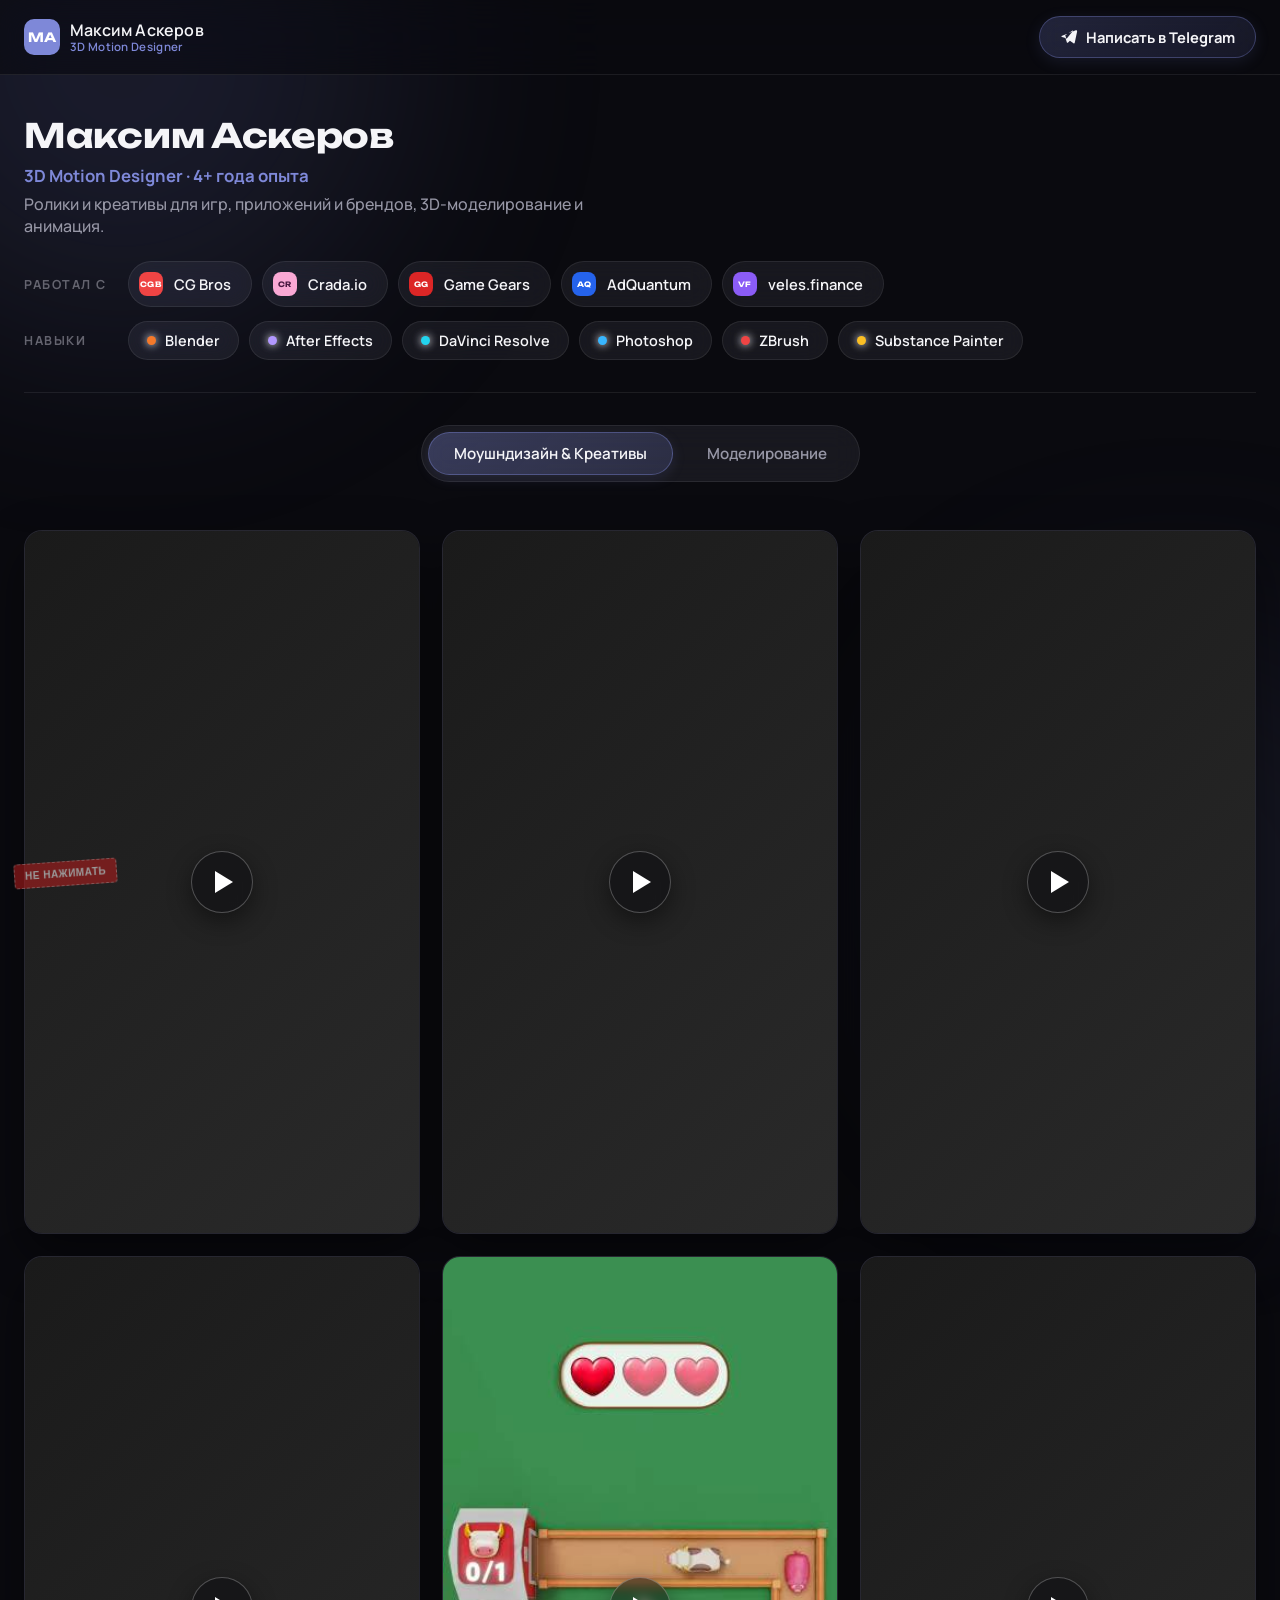
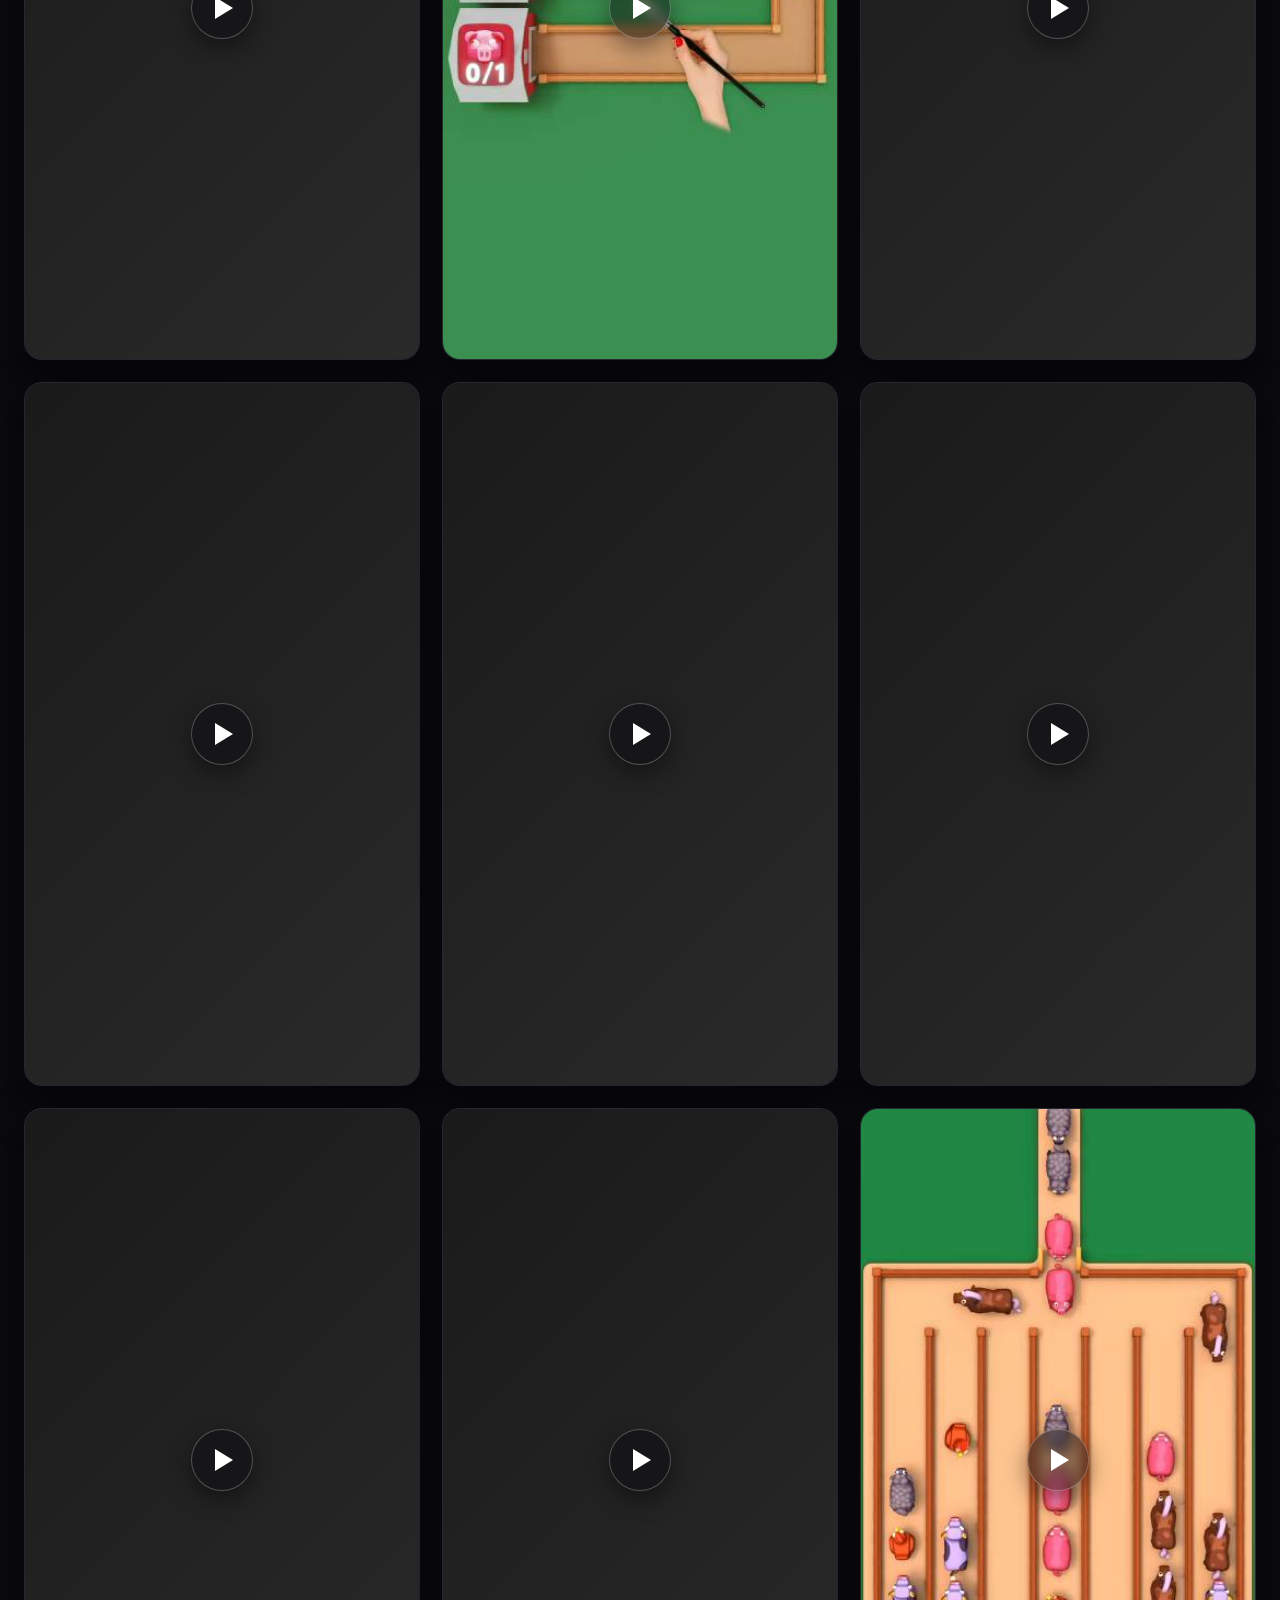
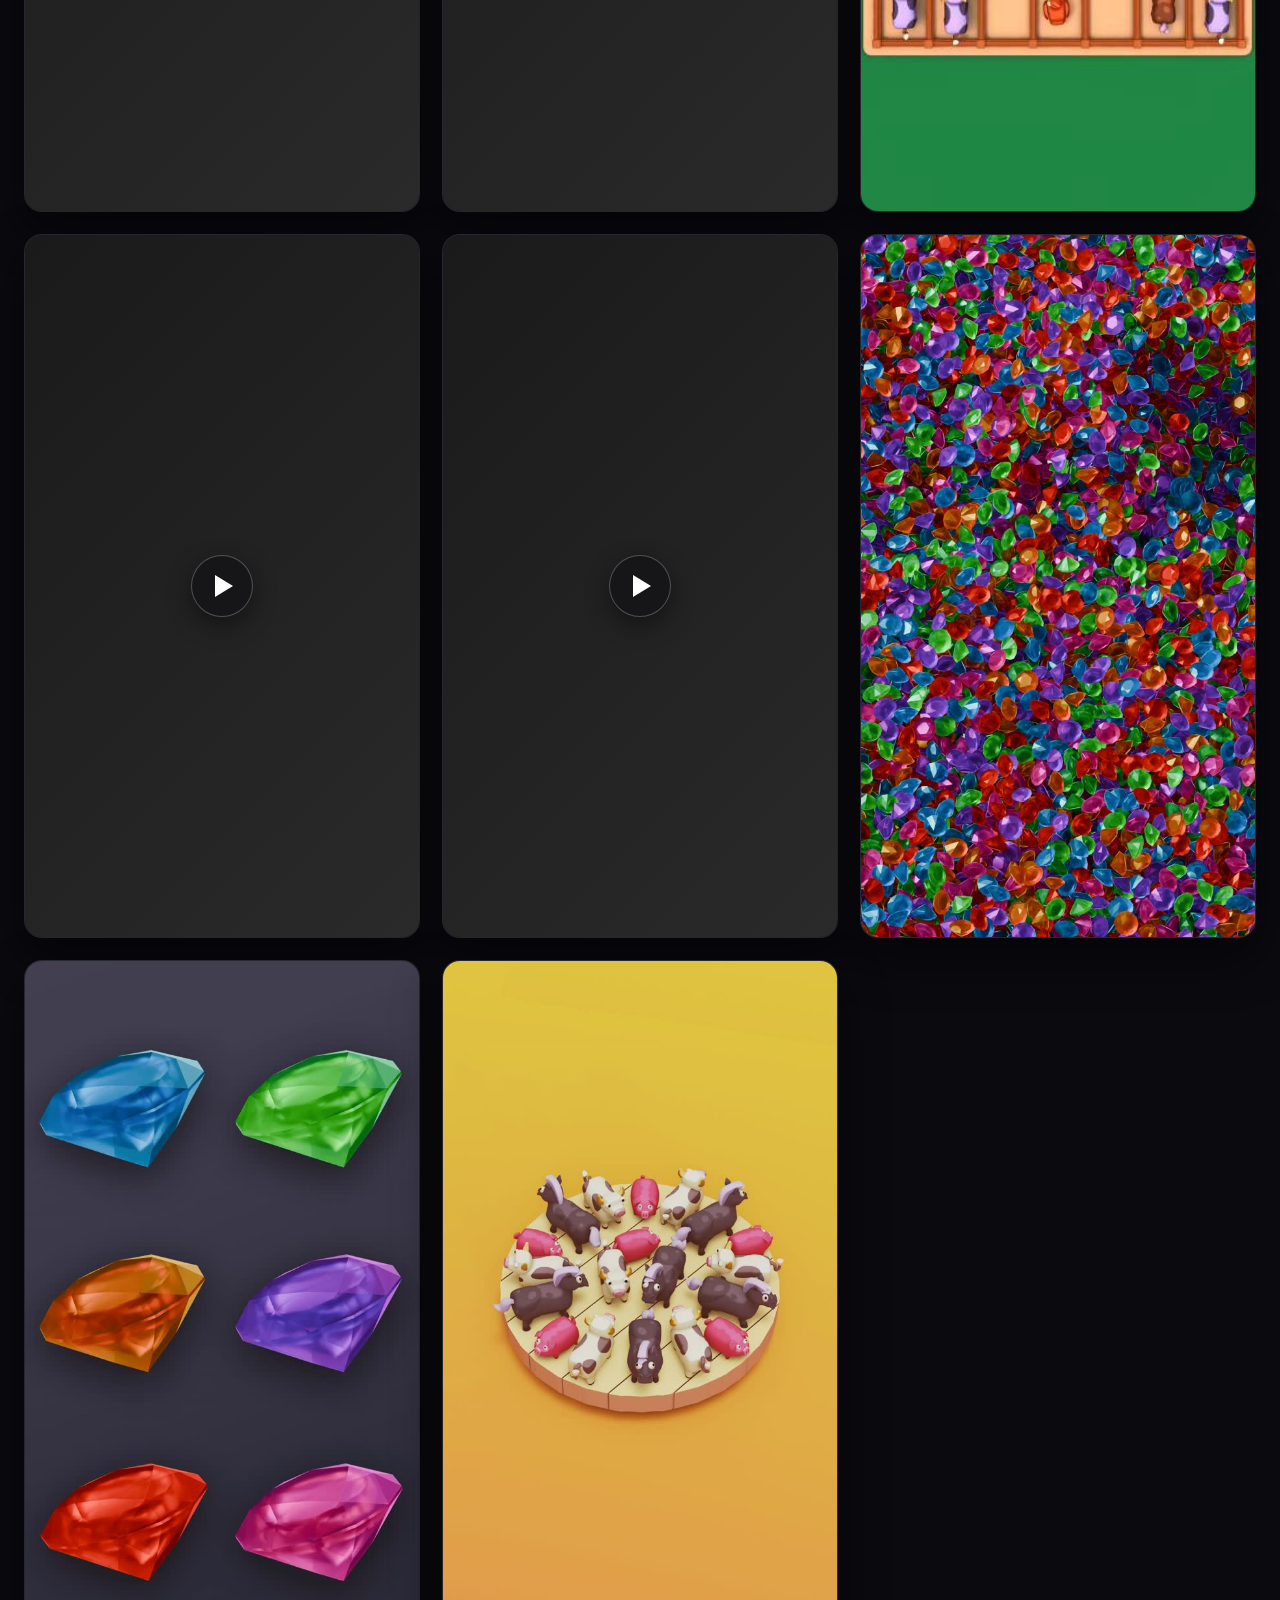
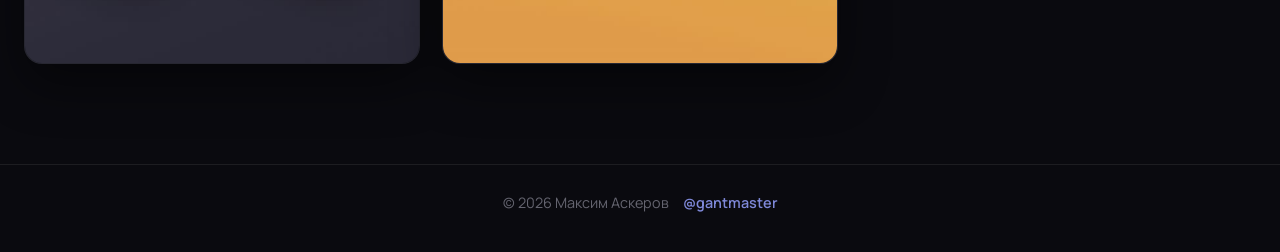
==== index.html @ ef1244d6 "web 1.0 update" ====
<!DOCTYPE html>
<html lang="ru">
<head>
    <meta charset="UTF-8">
    <meta name="viewport" content="width=device-width, initial-scale=1.0">
    <title>Портфолио — Максим Аскеров</title>
    <link rel="icon" type="image/x-icon" href="favicon.ico">
    <link rel="preconnect" href="https://fonts.googleapis.com">
    <link rel="preconnect" href="https://fonts.gstatic.com" crossorigin>
    <link href="https://fonts.googleapis.com/css2?family=Manrope:wght@400;500;600;700;800&family=Unbounded:wght@600;700;800&display=swap" rel="stylesheet">
    <link rel="stylesheet" href="style.css">
</head>
<body oncontextmenu="return false;" onselectstart="return false;" ondragstart="return false;">

    <div class="bg-glow bg-glow-1"></div>
    <div class="bg-glow bg-glow-2"></div>

    <header class="site-header">
        <div class="header-inner">
            <a href="#motion" class="brand">
                <span class="brand-mark">МА</span>
                <span class="brand-text">
                    <span class="brand-name">Максим Аскеров</span>
                    <span class="brand-role">3D Motion Designer</span>
                </span>
            </a>
            <a href="https://t.me/gantmaster" target="_blank" class="contact-btn">
                <svg class="contact-btn-icon" viewBox="0 0 24 24" fill="none" xmlns="http://www.w3.org/2000/svg">
                    <path d="M21.05 3.16 2.87 10.4c-1.24.5-1.23 1.2-.23 1.5l4.65 1.45 1.8 5.5c.22.6.11.83.75.83.5 0 .72-.23 1-.5l2.4-2.33 4.7 3.47c.87.48 1.5.23 1.72-.8l3.1-14.6c.32-1.27-.48-1.84-1.71-1.76Zm-12.1 10.9-.62-.2-1.3-4.2 9.9-6.24c.4-.25.77-.11.47.17L9.1 13.9l-.15.16Z" fill="currentColor"/>
                </svg>
                <span>Написать в Telegram</span>
            </a>
        </div>
    </header>

    <main class="container">

        <section class="intro">
            <h1 class="intro-name">Максим Аскеров</h1>
            <p class="intro-role">3D Motion Designer · 4+ года опыта</p>
            <p class="intro-desc">Ролики и креативы для игр, приложений и брендов, 3D-моделирование и анимация.</p>

            <div class="intro-meta">
                <div class="meta-row">
                    <span class="meta-label">Работал с</span>
                    <div class="company-row">
                        <span class="company-chip"><span class="company-chip-logo" style="background:#ef4444">CGB</span>CG Bros</span>
                        <span class="company-chip"><span class="company-chip-logo" style="background:#f9a8d4;color:#4a1942">CR</span>Crada.io</span>
                        <span class="company-chip"><span class="company-chip-logo" style="background:#dc2626">GG</span>Game Gears</span>
                        <span class="company-chip"><span class="company-chip-logo" style="background:#2563eb">AQ</span>AdQuantum</span>
                        <span class="company-chip"><span class="company-chip-logo" style="background:#8b5cf6">VF</span>veles.finance</span>
                    </div>
                </div>
                <div class="meta-row">
                    <span class="meta-label">Навыки</span>
                    <div class="skill-row">
                        <span class="skill-dot-tag"><span class="skill-dot" style="background:#f5792a"></span>Blender</span>
                        <span class="skill-dot-tag"><span class="skill-dot" style="background:#b298ff"></span>After Effects</span>
                        <span class="skill-dot-tag"><span class="skill-dot" style="background:#22d3ee"></span>DaVinci Resolve</span>
                        <span class="skill-dot-tag"><span class="skill-dot" style="background:#38b6ff"></span>Photoshop</span>
                        <span class="skill-dot-tag"><span class="skill-dot" style="background:#ef4444"></span>ZBrush</span>
                        <span class="skill-dot-tag"><span class="skill-dot" style="background:#fbbf24"></span>Substance Painter</span>
                    </div>
                </div>
            </div>
        </section>

        <nav class="tabs-menu" id="tabsMenu">
            <a href="#motion" class="tab-button active" data-tab="motion">Моушндизайн &amp; Креативы</a>
            <a href="#modeling" class="tab-button" data-tab="modeling">Моделирование</a>
        </nav>

        <div class="video-grid" id="videoGrid">
            <!-- Видео будут добавлены автоматически через JS -->
        </div>

    </main>

    <footer class="site-footer">
        <p>© <span id="year"></span> Максим Аскеров</p>
        <a href="https://t.me/gantmaster" target="_blank" class="footer-link">@gantmaster</a>
    </footer>

    <!-- Модальное окно для полноэкранного просмотра изображений -->
    <div class="image-modal" id="imageModal">
        <div class="image-modal-backdrop"></div>
        <div class="image-modal-content">
            <button class="image-modal-close" id="imageModalClose">&times;</button>
            <img class="image-modal-img" id="imageModalImg" src="" alt="">
        </div>
    </div>

    <a href="web1.html" class="danger-btn" title="серьёзно, не стоит">НЕ НАЖИМАТЬ</a>

    <script src="script.js"></script>
</body>
</html>
---- style.css ----
* {
    margin: 0;
    padding: 0;
    box-sizing: border-box;
}

:root {
    --bg: #0a0a0f;
    --bg-alt: #101018;
    --surface: #15151f;
    --surface-hover: #1c1c28;
    --glass: rgba(255, 255, 255, 0.06);
    --glass-hover: rgba(255, 255, 255, 0.1);
    --border: rgba(255, 255, 255, 0.08);
    --border-strong: rgba(255, 255, 255, 0.16);
    --text: #f5f5f8;
    --text-dim: #9797a6;
    --text-dimmer: #64646f;
    --accent: #7e88d8;
    --accent-rgb: 126, 136, 216;
    --accent-soft: #a3addf;
    --shadow-lg: 0 20px 50px rgba(0, 0, 0, 0.45);
    --radius: 18px;
}

html {
    scroll-behavior: smooth;
}

body {
    font-family: 'Manrope', 'Segoe UI', Arial, sans-serif;
    background: var(--bg);
    color: var(--text);
    user-select: none;
    -webkit-user-select: none;
    -moz-user-select: none;
    -ms-user-select: none;
    min-height: 100vh;
    position: relative;
    overflow-x: hidden;
}

/* Декоративные градиентные пятна фона */
.bg-glow {
    position: fixed;
    border-radius: 50%;
    filter: blur(120px);
    opacity: 0.35;
    z-index: 0;
    pointer-events: none;
}

.bg-glow-1 {
    width: 560px;
    height: 560px;
    top: -220px;
    left: -160px;
    background: var(--accent);
    opacity: 0.14;
}

.bg-glow-2 {
    width: 520px;
    height: 520px;
    bottom: -240px;
    right: -160px;
    background: var(--accent);
    opacity: 0.1;
}

/* ============ HEADER ============ */

.site-header {
    position: sticky;
    top: 0;
    z-index: 100;
    background: rgba(10, 10, 15, 0.65);
    backdrop-filter: blur(20px) saturate(160%);
    -webkit-backdrop-filter: blur(20px) saturate(160%);
    border-bottom: 1px solid var(--border);
}

.header-inner {
    max-width: 1400px;
    margin: 0 auto;
    padding: 16px 24px;
    display: flex;
    align-items: center;
    justify-content: space-between;
    gap: 16px;
}

.brand {
    display: flex;
    align-items: center;
    gap: 10px;
    text-decoration: none;
    color: var(--text);
}

.brand-mark {
    width: 36px;
    height: 36px;
    border-radius: 10px;
    background: var(--accent);
    display: flex;
    align-items: center;
    justify-content: center;
    font-family: 'Unbounded', 'Manrope', sans-serif;
    font-weight: 700;
    font-size: 0.8em;
    color: #fff;
    flex-shrink: 0;
}

.brand-text {
    display: flex;
    flex-direction: column;
    line-height: 1.25;
}

.brand-name {
    font-weight: 600;
    font-size: 1em;
    letter-spacing: 0.2px;
}

.brand-role {
    font-size: 0.72em;
    font-weight: 600;
    color: var(--accent);
    letter-spacing: 0.3px;
}

.contact-btn {
    display: inline-flex;
    align-items: center;
    gap: 8px;
    padding: 10px 20px;
    background: linear-gradient(135deg, rgba(var(--accent-rgb), 0.22), rgba(var(--accent-rgb), 0.12));
    backdrop-filter: blur(12px) saturate(140%);
    -webkit-backdrop-filter: blur(12px) saturate(140%);
    border: 1px solid rgba(var(--accent-rgb), 0.35);
    color: var(--text);
    font-weight: 700;
    font-size: 0.92em;
    text-decoration: none;
    border-radius: 999px;
    white-space: nowrap;
    box-shadow: 0 4px 16px rgba(var(--accent-rgb), 0.12);
    transition: transform 0.25s ease, box-shadow 0.25s ease, background 0.25s ease, border-color 0.25s ease;
}

.contact-btn-icon {
    width: 18px;
    height: 18px;
    flex-shrink: 0;
}

.contact-btn:hover {
    transform: translateY(-2px);
    background: linear-gradient(135deg, rgba(var(--accent-rgb), 0.3), rgba(var(--accent-rgb), 0.18));
    border-color: rgba(var(--accent-rgb), 0.5);
    box-shadow: 0 6px 20px rgba(var(--accent-rgb), 0.18);
}

/* ============ CONTAINER / HERO ============ */

.container {
    max-width: 1400px;
    margin: 0 auto;
    padding: 0 24px 60px;
    position: relative;
    z-index: 1;
}

.intro {
    padding: 40px 0 32px;
    border-bottom: 1px solid var(--border);
    margin-bottom: 32px;
}

.intro-name {
    font-family: 'Unbounded', 'Manrope', sans-serif;
    font-weight: 700;
    font-size: clamp(1.6em, 3.2vw, 2.1em);
    letter-spacing: -0.3px;
}

.intro-role {
    margin-top: 8px;
    font-size: 1.05em;
    font-weight: 700;
    color: var(--accent);
}

.intro-desc {
    margin-top: 6px;
    font-size: 1em;
    color: var(--text-dim);
    font-weight: 500;
    max-width: 640px;
}

.intro-meta {
    margin-top: 24px;
    display: flex;
    flex-direction: column;
    gap: 14px;
}

.meta-row {
    display: flex;
    align-items: center;
    gap: 16px;
    flex-wrap: wrap;
}

.meta-label {
    flex-shrink: 0;
    font-size: 0.78em;
    font-weight: 700;
    letter-spacing: 1.5px;
    text-transform: uppercase;
    color: var(--text-dimmer);
    min-width: 88px;
}

.company-row {
    display: flex;
    flex-wrap: wrap;
    align-items: center;
    gap: 10px;
}

.company-chip {
    display: inline-flex;
    align-items: center;
    gap: 11px;
    padding: 10px 20px 10px 10px;
    background: var(--glass);
    backdrop-filter: blur(12px) saturate(160%);
    -webkit-backdrop-filter: blur(12px) saturate(160%);
    border: 1px solid var(--border);
    border-radius: 999px;
    font-size: 0.92em;
    font-weight: 600;
    color: var(--text);
    transition: transform 0.25s ease, border-color 0.25s ease, background 0.25s ease;
}

.company-chip:hover {
    transform: translateY(-2px);
    border-color: var(--border-strong);
    background: var(--glass-hover);
}

.company-chip-logo {
    width: 24px;
    height: 24px;
    border-radius: 8px;
    background: var(--accent);
    display: flex;
    align-items: center;
    justify-content: center;
    font-family: 'Unbounded', 'Manrope', sans-serif;
    font-weight: 700;
    font-size: 0.5em;
    letter-spacing: 0.1px;
    color: #fff;
    flex-shrink: 0;
}

.skill-row {
    display: flex;
    flex-wrap: wrap;
    gap: 10px;
}

.skill-dot-tag {
    display: inline-flex;
    align-items: center;
    gap: 9px;
    padding: 9px 18px;
    background: var(--glass);
    backdrop-filter: blur(12px) saturate(160%);
    -webkit-backdrop-filter: blur(12px) saturate(160%);
    border: 1px solid var(--border);
    border-radius: 999px;
    font-size: 0.9em;
    font-weight: 600;
    color: var(--text);
    transition: transform 0.25s ease, border-color 0.25s ease, background 0.25s ease;
}

.skill-dot-tag:hover {
    transform: translateY(-2px);
    border-color: var(--border-strong);
    background: var(--glass-hover);
}

.skill-dot {
    width: 9px;
    height: 9px;
    border-radius: 50%;
    flex-shrink: 0;
    box-shadow: 0 0 8px currentColor;
}

/* ============ TABS ============ */

.tabs-menu {
    display: flex;
    justify-content: center;
    gap: 8px;
    margin-bottom: 48px;
    flex-wrap: wrap;
    background: var(--glass);
    backdrop-filter: blur(14px) saturate(160%);
    -webkit-backdrop-filter: blur(14px) saturate(160%);
    border: 1px solid var(--border);
    padding: 6px;
    border-radius: 999px;
    width: fit-content;
    max-width: 100%;
    margin-left: auto;
    margin-right: auto;
}

.tab-button {
    padding: 10px 25px;
    background: transparent;
    border: 1px solid transparent;
    border-radius: 999px;
    color: var(--text-dim);
    font-size: 0.95em;
    font-weight: 600;
    cursor: pointer;
    transition: all 0.3s ease;
    font-family: 'Manrope', sans-serif;
    user-select: none;
    -webkit-user-select: none;
    text-decoration: none;
    display: inline-block;
    white-space: nowrap;
}

.tab-button:hover {
    color: var(--text);
    background: var(--glass-hover);
}

.tab-button.active {
    background: linear-gradient(135deg, rgba(var(--accent-rgb), 0.32), rgba(var(--accent-rgb), 0.2));
    border: 1px solid rgba(var(--accent-rgb), 0.4);
    color: var(--text);
    box-shadow: 0 4px 14px rgba(var(--accent-rgb), 0.14);
}

/* ============ VIDEO GRID ============ */

.video-grid {
    display: grid;
    grid-template-columns: repeat(3, 1fr);
    gap: 22px;
    width: 100%;
}

/* Раздел "Моделирование" — водопад плиток (masonry), как в Pinterest */
.video-grid.square-grid {
    display: block;
    column-count: 3;
    column-gap: 22px;
}

.video-item {
    position: relative;
    width: 100%;
    aspect-ratio: 9 / 16;
    background: var(--surface);
    border: 1px solid var(--border);
    border-radius: var(--radius);
    overflow: hidden;
    box-shadow: var(--shadow-lg);
    transition: transform 0.35s cubic-bezier(0.2, 0.8, 0.2, 1), box-shadow 0.35s ease, border-color 0.35s ease;
    cursor: pointer;
    user-select: none;
    -webkit-user-select: none;
    -moz-user-select: none;
    -ms-user-select: none;
}

.square-grid .video-item {
    aspect-ratio: auto;
    display: block;
    min-height: 160px;
    margin-bottom: 22px;
    break-inside: avoid;
    -webkit-column-break-inside: avoid;
    background: var(--surface);
}

.square-grid .video-item img {
    width: 100%;
    height: auto;
    display: block;
}

.video-item:hover {
    transform: translateY(-6px) scale(1.02);
    box-shadow: 0 24px 55px rgba(var(--accent-rgb), 0.22);
    border-color: var(--border-strong);
}

.video-item::after {
    content: '';
    position: absolute;
    inset: 0;
    z-index: 3;
    pointer-events: none;
    background: linear-gradient(180deg, rgba(0, 0, 0, 0) 55%, rgba(0, 0, 0, 0.45) 100%);
    opacity: 0;
    transition: opacity 0.35s ease;
}

.video-item:hover::after {
    opacity: 1;
}

.video-item video,
.video-item img {
    width: 100%;
    height: 100%;
    object-fit: cover;
    display: block;
    transition: filter 0.3s ease;
    user-select: none;
    -webkit-user-select: none;
    -moz-user-select: none;
    -ms-user-select: none;
    -webkit-user-drag: none;
    -khtml-user-drag: none;
    -moz-user-drag: none;
    -o-user-drag: none;
}

.video-item video {
    position: absolute;
    top: 0;
    left: 0;
}

.video-item img {
    pointer-events: auto;
    cursor: pointer;
}

/* Исключение для превью видео - они не должны быть кликабельными напрямую */
.video-item .video-thumbnail img {
    pointer-events: none;
}

.video-item .video-thumbnail {
    transition: opacity 0.3s ease;
    pointer-events: auto;
    cursor: pointer;
}

.video-item .video-thumbnail img {
    width: 100%;
    height: 100%;
    object-fit: cover;
    display: block;
}

.video-play-icon {
    position: absolute;
    inset: 0;
    z-index: 4;
    display: flex;
    align-items: center;
    justify-content: center;
    pointer-events: none;
    transition: opacity 0.3s ease, visibility 0.3s ease;
}

.video-play-icon.hidden {
    opacity: 0;
    visibility: hidden;
}

.video-play-icon-shape {
    width: 62px;
    height: 62px;
    background: rgba(10, 10, 15, 0.45);
    border: 1px solid rgba(255, 255, 255, 0.25);
    border-radius: 50%;
    display: flex;
    align-items: center;
    justify-content: center;
    backdrop-filter: blur(6px);
    box-shadow: 0 8px 24px rgba(0, 0, 0, 0.45);
    transition: transform 0.3s ease, background 0.3s ease, border-color 0.3s ease;
}

.video-play-icon-shape::after {
    content: '';
    width: 0;
    height: 0;
    border-style: solid;
    border-width: 11px 0 11px 18px;
    border-color: transparent transparent transparent #fff;
    margin-left: 4px;
}

.video-item:hover .video-play-icon-shape {
    transform: scale(1.1);
    background: rgba(255, 255, 255, 0.18);
    border-color: rgba(var(--accent-rgb), 0.55);
}

/* Индикатор загрузки */
.media-loader {
    position: absolute;
    top: 50%;
    left: 50%;
    transform: translate(-50%, -50%);
    z-index: 10;
    display: flex;
    align-items: center;
    justify-content: center;
    opacity: 1;
    visibility: visible;
    transition: opacity 0.3s ease, visibility 0.3s ease;
}

.media-loader.hidden {
    opacity: 0;
    visibility: hidden;
}

.media-loader-spinner {
    width: 42px;
    height: 42px;
    border: 3px solid rgba(255, 255, 255, 0.1);
    border-top-color: var(--accent);
    border-radius: 50%;
    animation: spin 0.9s linear infinite;
}

@keyframes spin {
    to {
        transform: rotate(360deg);
    }
}

.video-item:hover video,
.video-item:hover img {
    filter: brightness(1.08);
}

/* ============ FOOTER ============ */

.site-footer {
    position: relative;
    z-index: 1;
    max-width: 1400px;
    margin: 40px auto 0;
    padding: 28px 24px 40px;
    display: flex;
    align-items: center;
    justify-content: center;
    gap: 14px;
    color: var(--text-dimmer);
    font-size: 0.9em;
    border-top: 1px solid var(--border);
    flex-wrap: wrap;
}

.footer-link {
    color: var(--accent);
    text-decoration: none;
    font-weight: 600;
    transition: color 0.3s ease;
}

.footer-link:hover {
    color: #409cff;
}

@media (max-width: 1024px) {
    .video-grid {
        grid-template-columns: repeat(2, 1fr);
    }

    .video-grid.square-grid {
        column-count: 2;
    }
}

/* Модальное окно для полноэкранного просмотра изображений */
.image-modal {
    position: fixed;
    top: 0;
    left: 0;
    width: 100%;
    height: 100%;
    z-index: 10000;
    display: flex;
    align-items: center;
    justify-content: center;
    opacity: 0;
    visibility: hidden;
    transition: opacity 0.3s ease, visibility 0.3s ease;
}

.image-modal.active {
    opacity: 1;
    visibility: visible;
}

.image-modal-backdrop {
    position: absolute;
    top: 0;
    left: 0;
    width: 100%;
    height: 100%;
    background: rgba(5, 5, 8, 0.88);
    backdrop-filter: blur(6px);
    cursor: pointer;
}

.image-modal-content {
    position: relative;
    z-index: 10001;
    max-width: 90%;
    max-height: 90%;
    display: inline-flex;
    align-items: center;
    justify-content: center;
}

.image-modal-img {
    max-width: 100%;
    max-height: 90vh;
    object-fit: contain;
    border-radius: 14px;
    box-shadow: 0 20px 60px rgba(0, 0, 0, 0.8);
    user-select: none;
    -webkit-user-select: none;
    -webkit-user-drag: none;
}

.image-modal-close {
    position: absolute;
    top: 14px;
    right: 14px;
    background: rgba(255, 255, 255, 0.12);
    border: 1px solid var(--border-strong);
    border-radius: 50%;
    width: 40px;
    height: 40px;
    color: #fff;
    font-size: 28px;
    line-height: 1;
    cursor: pointer;
    display: flex;
    align-items: center;
    justify-content: center;
    transition: all 0.3s ease;
    z-index: 10002;
    backdrop-filter: blur(10px);
    box-shadow: 0 4px 16px rgba(0, 0, 0, 0.5);
}

.image-modal-close:hover {
    background: rgba(var(--accent-rgb), 0.25);
    border-color: rgba(var(--accent-rgb), 0.5);
    color: var(--text);
    transform: rotate(90deg);
}

@media (max-width: 640px) {
    .header-inner {
        padding: 14px 16px;
    }

    .brand-name {
        display: none;
    }

    .contact-btn span:last-child {
        display: none;
    }

    .contact-btn {
        padding: 10px 14px;
    }

    .intro {
        padding: 28px 0 24px;
        margin-bottom: 24px;
    }

    .meta-row {
        flex-direction: column;
        align-items: flex-start;
        gap: 8px;
    }

    .company-chip,
    .skill-dot-tag {
        font-size: 0.85em;
        padding-top: 7px;
        padding-bottom: 7px;
    }

    .video-grid {
        grid-template-columns: 1fr;
    }

    .video-grid.square-grid {
        column-count: 1;
    }

    /* На мобильном стеклянная капсула превращается в подчёркнутые вкладки —
       так яснее видно, что это интерактивная навигация, и она не "слипается" при переносе строк */
    .tabs-menu {
        justify-content: center;
        gap: 24px;
        background: none;
        backdrop-filter: none;
        -webkit-backdrop-filter: none;
        border: none;
        border-bottom: 1px solid var(--border);
        padding: 0;
        border-radius: 0;
        width: 100%;
    }

    .tab-button {
        position: relative;
        top: 1px;
        padding: 4px 2px 14px;
        background: transparent;
        border: none;
        border-bottom: 2px solid transparent;
        border-radius: 0;
        font-size: 0.92em;
        font-weight: 700;
    }

    .tab-button:hover {
        background: transparent;
    }

    .tab-button.active {
        background: transparent;
        border: none;
        border-bottom: 2px solid var(--accent);
        box-shadow: none;
    }

    .image-modal-close {
        top: 10px;
        right: 10px;
        width: 35px;
        height: 35px;
        font-size: 24px;
    }

    .image-modal-content {
        max-width: 95%;
        max-height: 95%;
    }
}

/* ============ ПАСХАЛКА ============ */

.danger-btn {
    position: fixed;
    left: 14px;
    bottom: 14px;
    z-index: 50;
    background: #b91c1c;
    color: #fff;
    font-family: Arial, sans-serif;
    font-size: 10px;
    font-weight: 700;
    letter-spacing: 0.5px;
    text-decoration: none;
    text-transform: uppercase;
    padding: 6px 10px;
    border: 1px dashed rgba(255, 255, 255, 0.5);
    border-radius: 4px;
    transform: rotate(-4deg);
    opacity: 0.55;
    transition: transform 0.25s ease, opacity 0.25s ease, background 0.25s ease;
}

.danger-btn:hover {
    transform: rotate(0deg) scale(1.08);
    opacity: 1;
    background: #dc2626;
}

@media (max-width: 640px) {
    .danger-btn {
        left: 10px;
        bottom: 10px;
        font-size: 9px;
        padding: 5px 8px;
    }
}
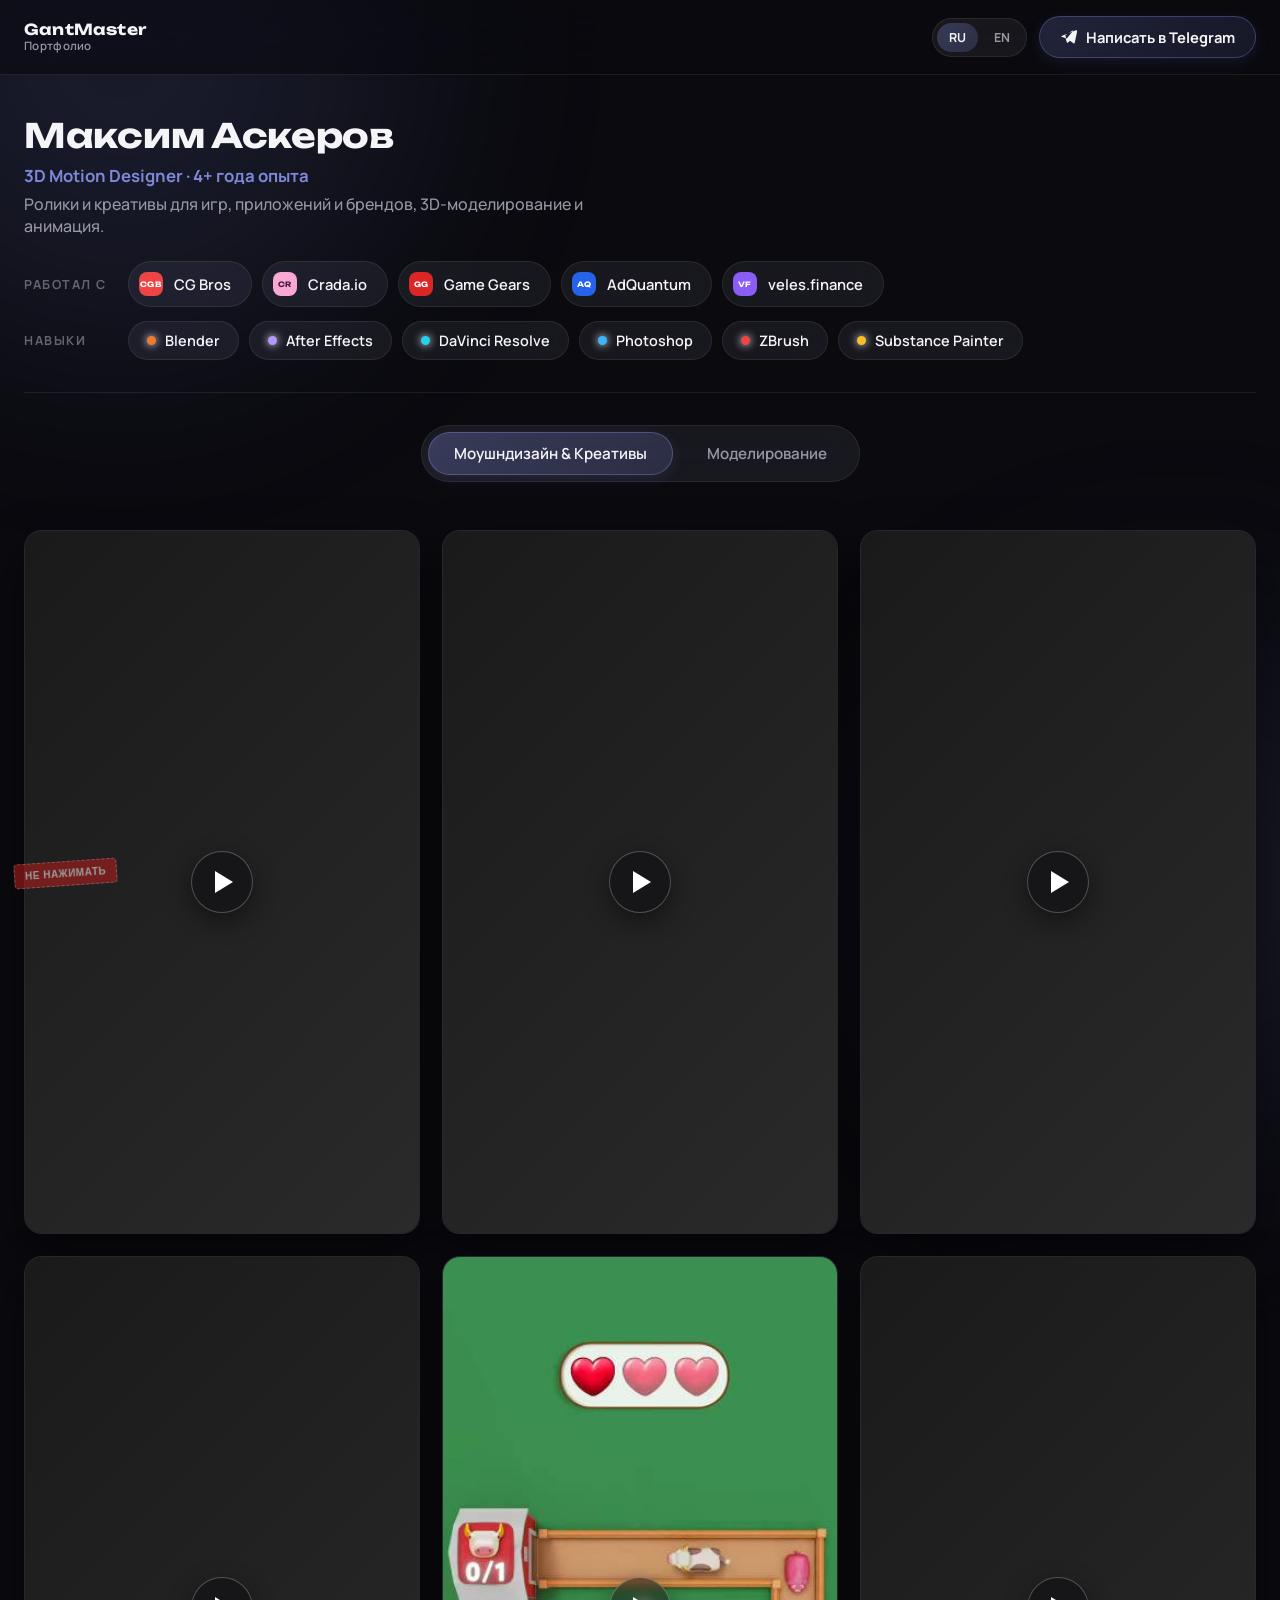
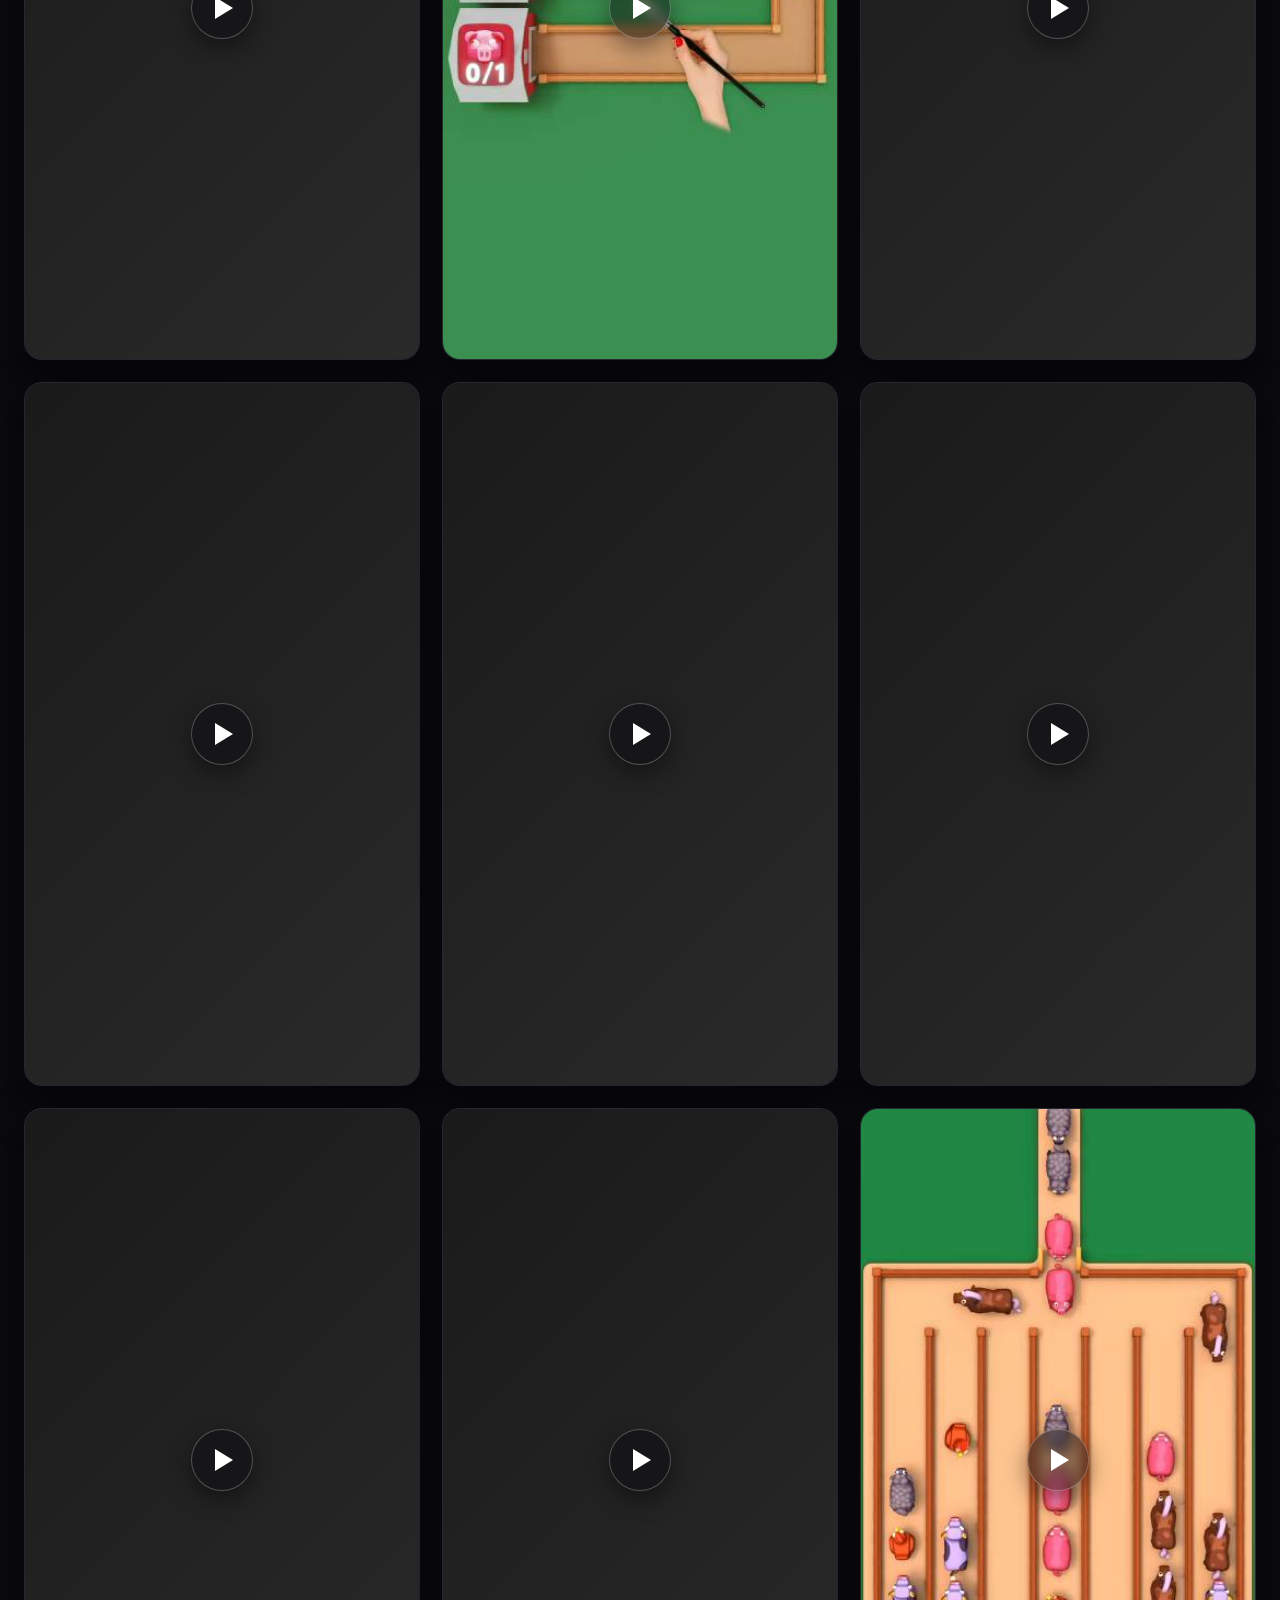
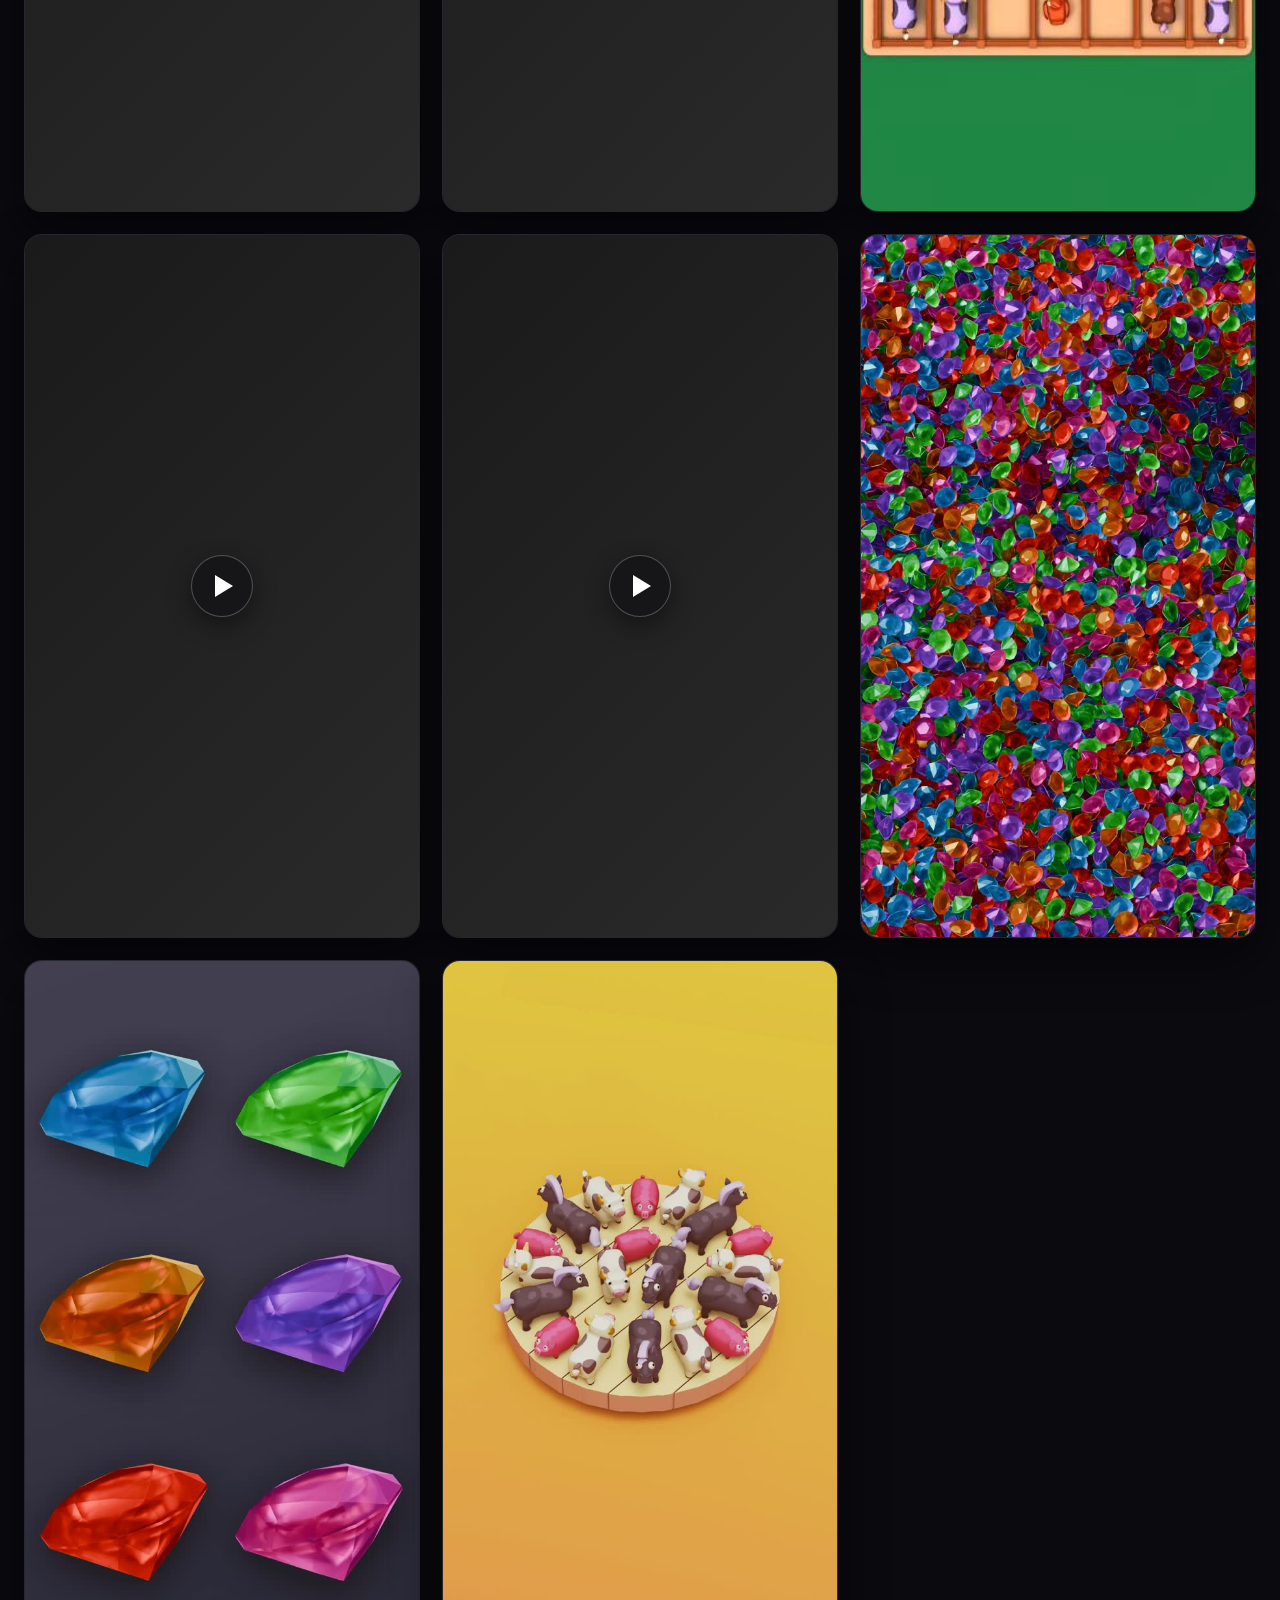
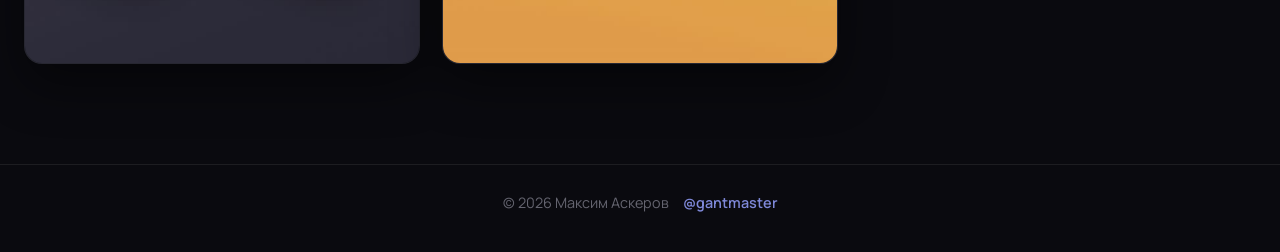
==== commit 9d0729b2: "en locale" ====
--- a/index.html
+++ b/index.html
@@ -3,7 +3,7 @@
 <head>
     <meta charset="UTF-8">
     <meta name="viewport" content="width=device-width, initial-scale=1.0">
-    <title>Портфолио — Максим Аскеров</title>
+    <title data-ru="Портфолио — Максим Аскеров" data-en="Portfolio — Maxim Askerov">Портфолио — Максим Аскеров</title>
     <link rel="icon" type="image/x-icon" href="favicon.ico">
     <link rel="preconnect" href="https://fonts.googleapis.com">
     <link rel="preconnect" href="https://fonts.gstatic.com" crossorigin>
@@ -18,31 +18,34 @@
     <header class="site-header">
         <div class="header-inner">
             <a href="#motion" class="brand">
-                <span class="brand-mark">МА</span>
-                <span class="brand-text">
-                    <span class="brand-name">Максим Аскеров</span>
-                    <span class="brand-role">3D Motion Designer</span>
-                </span>
+                <span class="brand-name">GantMaster</span>
+                <span class="brand-suffix" data-ru="Портфолио" data-en="Portfolio">Портфолио</span>
             </a>
-            <a href="https://t.me/gantmaster" target="_blank" class="contact-btn">
-                <svg class="contact-btn-icon" viewBox="0 0 24 24" fill="none" xmlns="http://www.w3.org/2000/svg">
-                    <path d="M21.05 3.16 2.87 10.4c-1.24.5-1.23 1.2-.23 1.5l4.65 1.45 1.8 5.5c.22.6.11.83.75.83.5 0 .72-.23 1-.5l2.4-2.33 4.7 3.47c.87.48 1.5.23 1.72-.8l3.1-14.6c.32-1.27-.48-1.84-1.71-1.76Zm-12.1 10.9-.62-.2-1.3-4.2 9.9-6.24c.4-.25.77-.11.47.17L9.1 13.9l-.15.16Z" fill="currentColor"/>
-                </svg>
-                <span>Написать в Telegram</span>
-            </a>
+            <div class="header-actions">
+                <div class="lang-switch">
+                    <button type="button" data-lang="ru">RU</button>
+                    <button type="button" data-lang="en">EN</button>
+                </div>
+                <a href="https://t.me/gantmaster" target="_blank" class="contact-btn">
+                    <svg class="contact-btn-icon" viewBox="0 0 24 24" fill="none" xmlns="http://www.w3.org/2000/svg">
+                        <path d="M21.05 3.16 2.87 10.4c-1.24.5-1.23 1.2-.23 1.5l4.65 1.45 1.8 5.5c.22.6.11.83.75.83.5 0 .72-.23 1-.5l2.4-2.33 4.7 3.47c.87.48 1.5.23 1.72-.8l3.1-14.6c.32-1.27-.48-1.84-1.71-1.76Zm-12.1 10.9-.62-.2-1.3-4.2 9.9-6.24c.4-.25.77-.11.47.17L9.1 13.9l-.15.16Z" fill="currentColor"/>
+                    </svg>
+                    <span data-ru="Написать в Telegram" data-en="Message me on Telegram">Написать в Telegram</span>
+                </a>
+            </div>
         </div>
     </header>
 
     <main class="container">
 
         <section class="intro">
-            <h1 class="intro-name">Максим Аскеров</h1>
-            <p class="intro-role">3D Motion Designer · 4+ года опыта</p>
-            <p class="intro-desc">Ролики и креативы для игр, приложений и брендов, 3D-моделирование и анимация.</p>
+            <h1 class="intro-name" data-ru="Максим Аскеров" data-en="Maxim Askerov">Максим Аскеров</h1>
+            <p class="intro-role" data-ru="3D Motion Designer · 4+ года опыта" data-en="3D Motion Designer · 4+ years of experience">3D Motion Designer · 4+ года опыта</p>
+            <p class="intro-desc" data-ru="Ролики и креативы для игр, приложений и брендов, 3D-моделирование и анимация." data-en="Videos and creatives for games, apps and brands, 3D modeling and animation.">Ролики и креативы для игр, приложений и брендов, 3D-моделирование и анимация.</p>
 
             <div class="intro-meta">
                 <div class="meta-row">
-                    <span class="meta-label">Работал с</span>
+                    <span class="meta-label" data-ru="Работал с" data-en="Worked with">Работал с</span>
                     <div class="company-row">
                         <span class="company-chip"><span class="company-chip-logo" style="background:#ef4444">CGB</span>CG Bros</span>
                         <span class="company-chip"><span class="company-chip-logo" style="background:#f9a8d4;color:#4a1942">CR</span>Crada.io</span>
@@ -52,7 +55,7 @@
                     </div>
                 </div>
                 <div class="meta-row">
-                    <span class="meta-label">Навыки</span>
+                    <span class="meta-label" data-ru="Навыки" data-en="Skills">Навыки</span>
                     <div class="skill-row">
                         <span class="skill-dot-tag"><span class="skill-dot" style="background:#f5792a"></span>Blender</span>
                         <span class="skill-dot-tag"><span class="skill-dot" style="background:#b298ff"></span>After Effects</span>
@@ -66,8 +69,8 @@
         </section>
 
         <nav class="tabs-menu" id="tabsMenu">
-            <a href="#motion" class="tab-button active" data-tab="motion">Моушндизайн &amp; Креативы</a>
-            <a href="#modeling" class="tab-button" data-tab="modeling">Моделирование</a>
+            <a href="#motion" class="tab-button active" data-tab="motion" data-ru="Моушндизайн &amp; Креативы" data-en="Motion Design &amp; Creatives" data-i18n-html>Моушндизайн &amp; Креативы</a>
+            <a href="#modeling" class="tab-button" data-tab="modeling" data-ru="Моделирование" data-en="3D Modeling">Моделирование</a>
         </nav>
 
         <div class="video-grid" id="videoGrid">
@@ -77,7 +80,7 @@
     </main>
 
     <footer class="site-footer">
-        <p>© <span id="year"></span> Максим Аскеров</p>
+        <p>© <span id="year"></span> <span data-ru="Максим Аскеров" data-en="Maxim Askerov">Максим Аскеров</span></p>
         <a href="https://t.me/gantmaster" target="_blank" class="footer-link">@gantmaster</a>
     </footer>
 
@@ -90,7 +93,7 @@
         </div>
     </div>
 
-    <a href="web1.html" class="danger-btn" title="серьёзно, не стоит">НЕ НАЖИМАТЬ</a>
+    <a href="web1.html" class="danger-btn" title="серьёзно, не стоит" data-ru="НЕ НАЖИМАТЬ" data-en="DO NOT CLICK" data-ru-title="серьёзно, не стоит" data-en-title="seriously, don't">НЕ НАЖИМАТЬ</a>
 
     <script src="script.js"></script>
 </body>
--- a/style.css
+++ b/style.css
@@ -92,44 +92,68 @@
 
 .brand {
     display: flex;
-    align-items: center;
-    gap: 10px;
+    flex-direction: column;
+    line-height: 1.3;
     text-decoration: none;
-    color: var(--text);
-}
-
-.brand-mark {
-    width: 36px;
-    height: 36px;
-    border-radius: 10px;
-    background: var(--accent);
-    display: flex;
-    align-items: center;
-    justify-content: center;
+    transition: color 0.25s ease;
+}
+
+.brand-name {
     font-family: 'Unbounded', 'Manrope', sans-serif;
     font-weight: 700;
-    font-size: 0.8em;
-    color: #fff;
-    flex-shrink: 0;
-}
-
-.brand-text {
-    display: flex;
-    flex-direction: column;
-    line-height: 1.25;
-}
-
-.brand-name {
-    font-weight: 600;
-    font-size: 1em;
+    font-size: 0.95em;
     letter-spacing: 0.2px;
-}
-
-.brand-role {
+    color: var(--text);
+}
+
+.brand:hover .brand-name {
+    color: var(--accent);
+}
+
+.brand-suffix {
     font-size: 0.72em;
     font-weight: 600;
-    color: var(--accent);
+    color: var(--text-dim);
     letter-spacing: 0.3px;
+}
+
+.header-actions {
+    display: flex;
+    align-items: center;
+    gap: 12px;
+}
+
+.lang-switch {
+    display: flex;
+    gap: 4px;
+    background: var(--glass);
+    border: 1px solid var(--border);
+    border-radius: 999px;
+    padding: 4px;
+    flex-shrink: 0;
+}
+
+.lang-switch button {
+    border: none;
+    background: transparent;
+    color: var(--text-dim);
+    font-family: 'Manrope', sans-serif;
+    font-weight: 700;
+    font-size: 0.78em;
+    padding: 6px 12px;
+    border-radius: 999px;
+    cursor: pointer;
+    transition: all 0.25s ease;
+}
+
+.lang-switch button:hover {
+    color: var(--text);
+    background: var(--glass-hover);
+}
+
+.lang-switch button.active {
+    background: linear-gradient(135deg, rgba(var(--accent-rgb), 0.32), rgba(var(--accent-rgb), 0.2));
+    color: var(--text);
 }
 
 .contact-btn {
@@ -685,16 +709,20 @@
         padding: 14px 16px;
     }
 
-    .brand-name {
-        display: none;
-    }
-
     .contact-btn span:last-child {
         display: none;
     }
 
     .contact-btn {
         padding: 10px 14px;
+    }
+
+    .header-actions {
+        gap: 8px;
+    }
+
+    .lang-switch button {
+        padding: 6px 9px;
     }
 
     .intro {
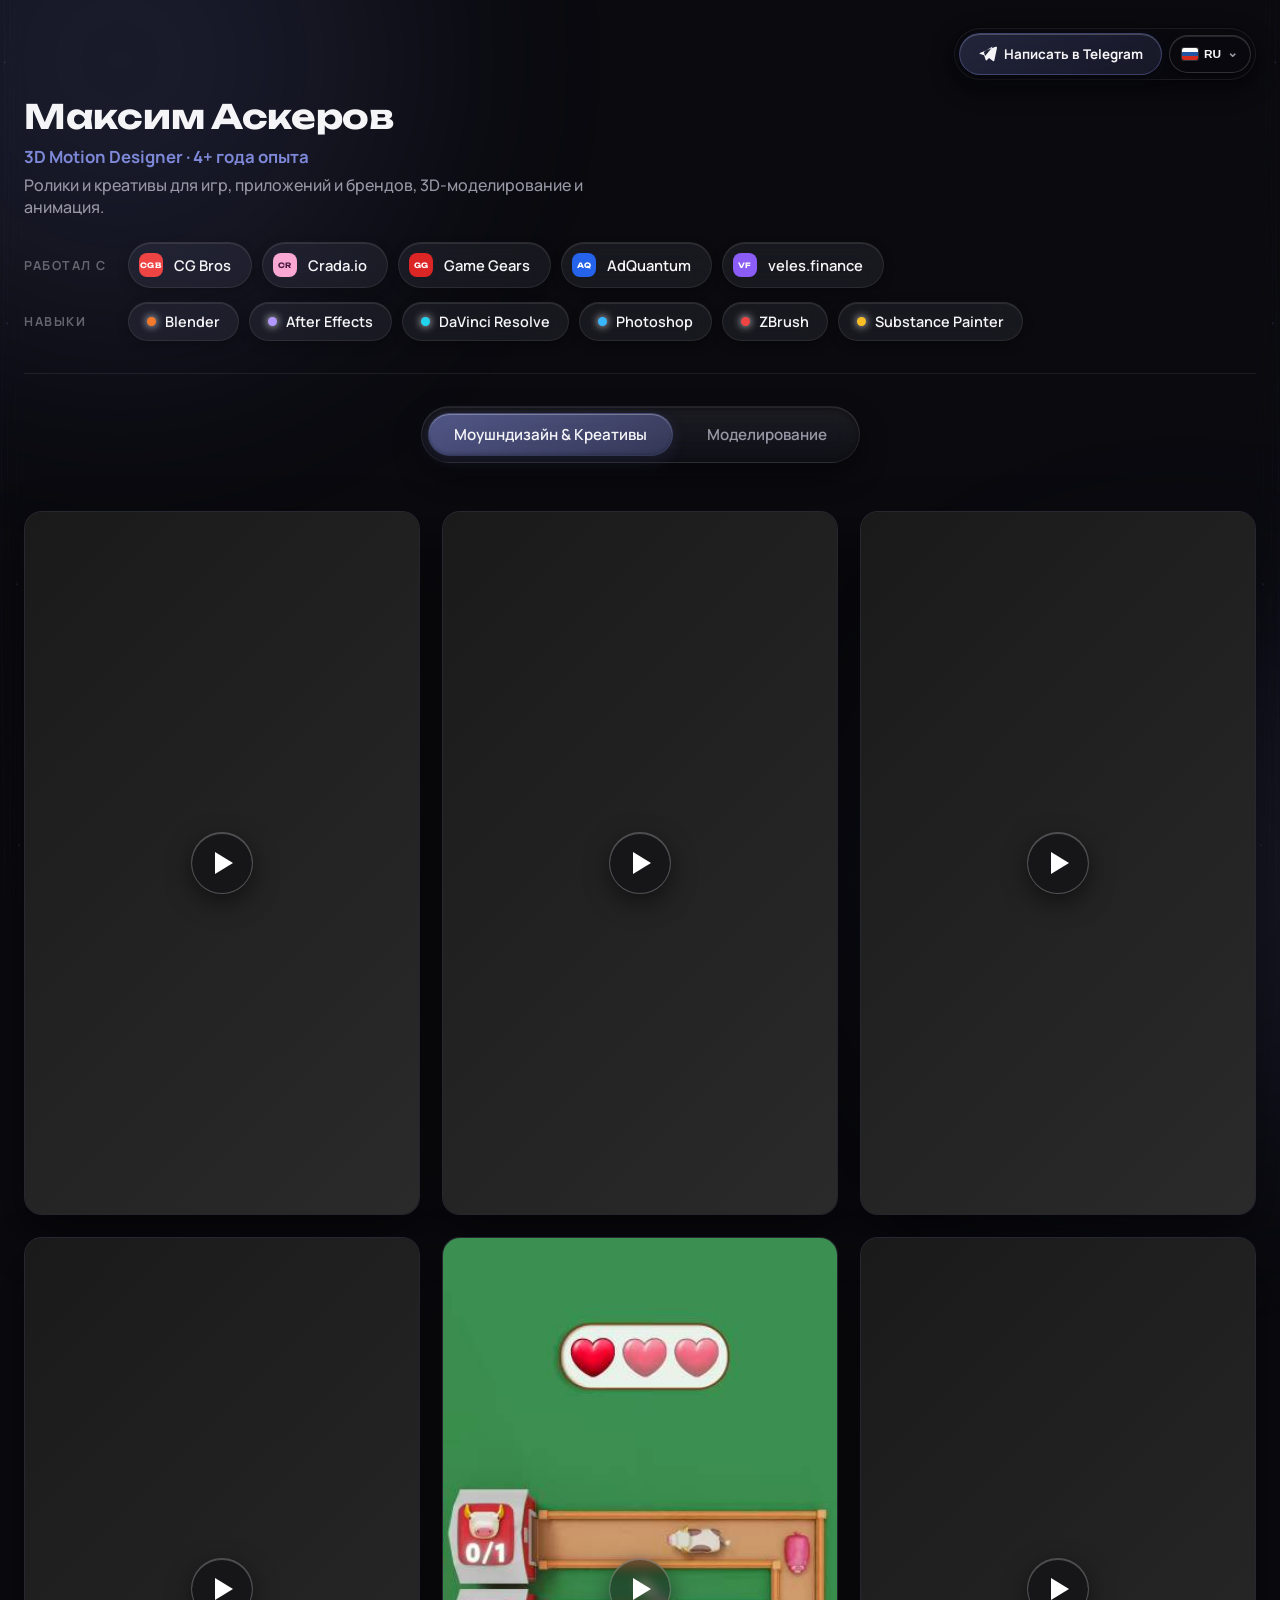
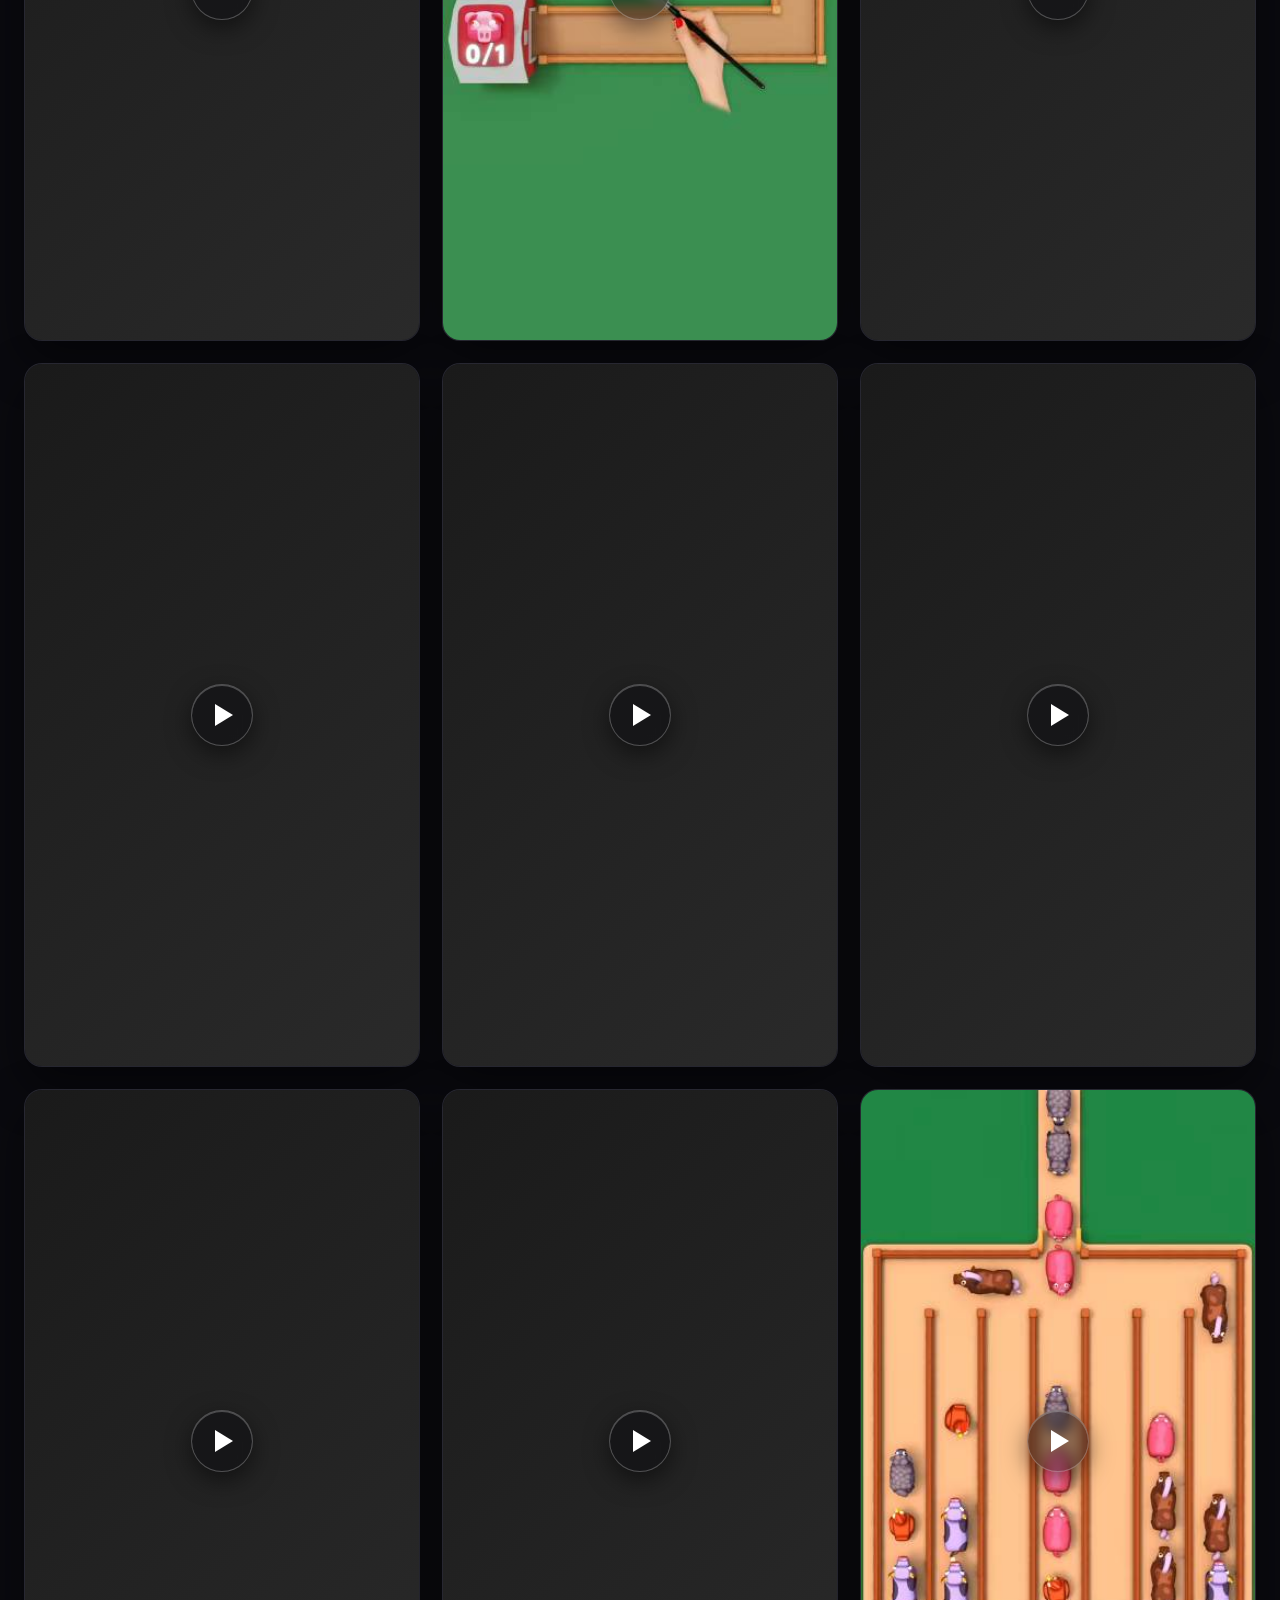
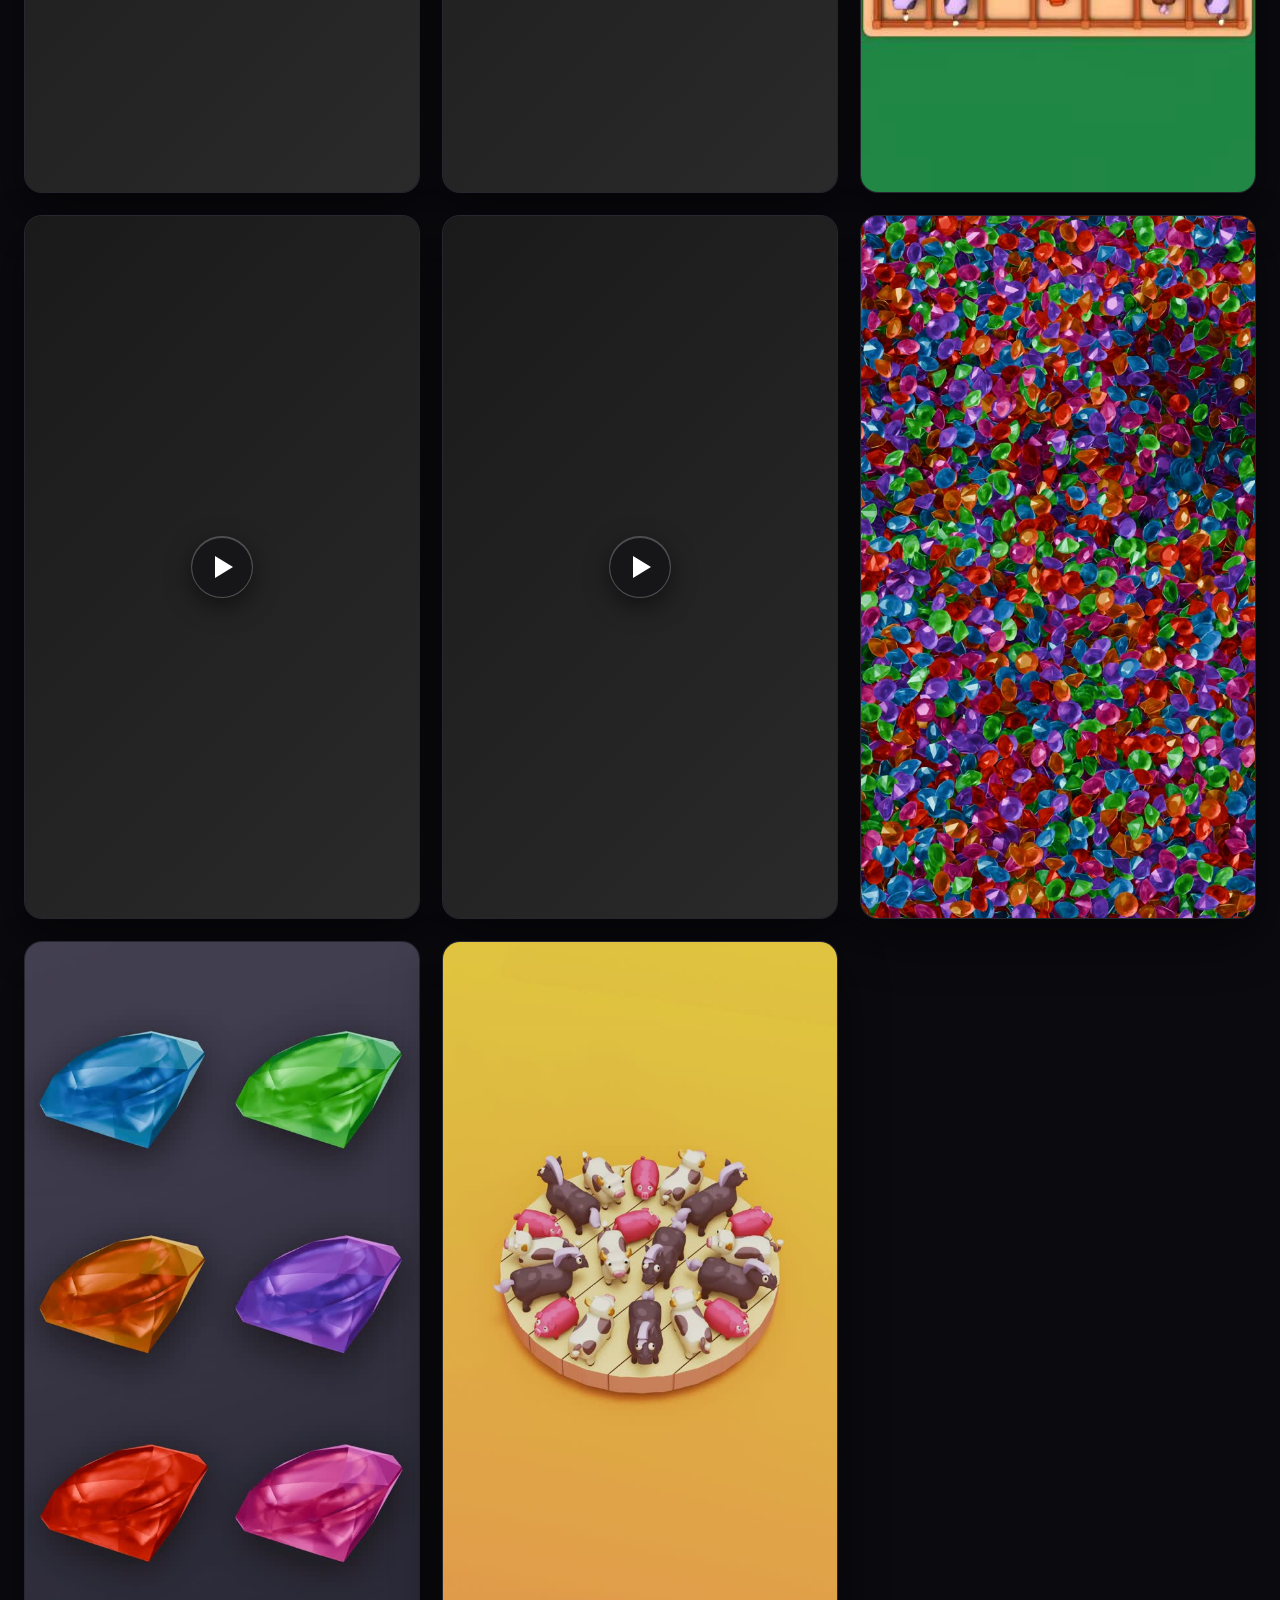
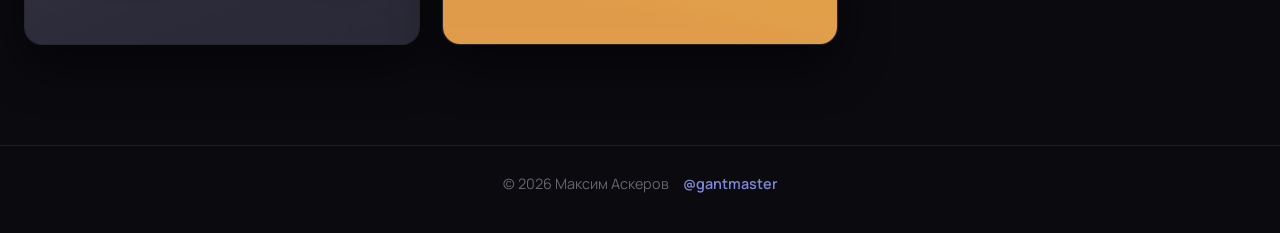
==== commit 62b8f745: "feat: refresh portfolio UI and interactive background Remove the retired web1 page and its assets." ====
--- a/index.html
+++ b/index.html
@@ -3,7 +3,7 @@
 <head>
     <meta charset="UTF-8">
     <meta name="viewport" content="width=device-width, initial-scale=1.0">
-    <title data-ru="Портфолио — Максим Аскеров" data-en="Portfolio — Maxim Askerov">Портфолио — Максим Аскеров</title>
+    <title data-i18n="pageTitle">Портфолио — Максим Аскеров</title>
     <link rel="icon" type="image/x-icon" href="favicon.ico">
     <link rel="preconnect" href="https://fonts.googleapis.com">
     <link rel="preconnect" href="https://fonts.gstatic.com" crossorigin>
@@ -14,24 +14,43 @@
 
     <div class="bg-glow bg-glow-1"></div>
     <div class="bg-glow bg-glow-2"></div>
+    <canvas class="procedural-background" id="procedural-bg" aria-hidden="true"></canvas>
 
+    <div class="header-sentinel" aria-hidden="true"></div>
     <header class="site-header">
         <div class="header-inner">
-            <a href="#motion" class="brand">
+            <div class="brand mobile-brand" aria-label="GantMaster Portfolio">
                 <span class="brand-name">GantMaster</span>
-                <span class="brand-suffix" data-ru="Портфолио" data-en="Portfolio">Портфолио</span>
-            </a>
+                <span class="brand-suffix">Portfolio</span>
+            </div>
             <div class="header-actions">
-                <div class="lang-switch">
-                    <button type="button" data-lang="ru">RU</button>
-                    <button type="button" data-lang="en">EN</button>
-                </div>
                 <a href="https://t.me/gantmaster" target="_blank" class="contact-btn">
                     <svg class="contact-btn-icon" viewBox="0 0 24 24" fill="none" xmlns="http://www.w3.org/2000/svg">
                         <path d="M21.05 3.16 2.87 10.4c-1.24.5-1.23 1.2-.23 1.5l4.65 1.45 1.8 5.5c.22.6.11.83.75.83.5 0 .72-.23 1-.5l2.4-2.33 4.7 3.47c.87.48 1.5.23 1.72-.8l3.1-14.6c.32-1.27-.48-1.84-1.71-1.76Zm-12.1 10.9-.62-.2-1.3-4.2 9.9-6.24c.4-.25.77-.11.47.17L9.1 13.9l-.15.16Z" fill="currentColor"/>
                     </svg>
-                    <span data-ru="Написать в Telegram" data-en="Message me on Telegram">Написать в Telegram</span>
+                    <span data-i18n="telegram">Написать в Telegram</span>
                 </a>
+                <div class="language-menu">
+                    <button class="language-current" type="button" aria-expanded="false" aria-haspopup="true" aria-controls="language-options">
+                        <span data-current-flag class="language-flag language-flag-ru" aria-hidden="true"></span>
+                        <span data-current-language>RU</span>
+                        <span class="language-chevron" aria-hidden="true">⌄</span>
+                    </button>
+                    <div class="language-options" id="language-options" hidden>
+                        <button class="language-option" type="button" data-lang="ru">
+                            <span class="language-flag language-flag-ru" aria-hidden="true"></span>
+                            <span class="language-option-label">Русский</span>
+                        </button>
+                        <button class="language-option" type="button" data-lang="en">
+                            <span class="language-flag language-flag-en" aria-hidden="true"></span>
+                            <span class="language-option-label">English</span>
+                        </button>
+                    </div>
+                </div>
+                <div class="mobile-language-switch" role="group" aria-label="Language">
+                    <button class="mobile-language-button" type="button" data-lang="ru">RU</button>
+                    <button class="mobile-language-button" type="button" data-lang="en">EN</button>
+                </div>
             </div>
         </div>
     </header>
@@ -39,13 +58,13 @@
     <main class="container">
 
         <section class="intro">
-            <h1 class="intro-name" data-ru="Максим Аскеров" data-en="Maxim Askerov">Максим Аскеров</h1>
-            <p class="intro-role" data-ru="3D Motion Designer · 4+ года опыта" data-en="3D Motion Designer · 4+ years of experience">3D Motion Designer · 4+ года опыта</p>
-            <p class="intro-desc" data-ru="Ролики и креативы для игр, приложений и брендов, 3D-моделирование и анимация." data-en="Videos and creatives for games, apps and brands, 3D modeling and animation.">Ролики и креативы для игр, приложений и брендов, 3D-моделирование и анимация.</p>
+            <h1 class="intro-name" data-i18n="name">Максим Аскеров</h1>
+            <p class="intro-role" data-i18n="role">3D Motion Designer · 4+ года опыта</p>
+            <p class="intro-desc" data-i18n="introDescription">Ролики и креативы для игр, приложений и брендов, 3D-моделирование и анимация.</p>
 
             <div class="intro-meta">
                 <div class="meta-row">
-                    <span class="meta-label" data-ru="Работал с" data-en="Worked with">Работал с</span>
+                    <span class="meta-label" data-i18n="workedWith">Работал с</span>
                     <div class="company-row">
                         <span class="company-chip"><span class="company-chip-logo" style="background:#ef4444">CGB</span>CG Bros</span>
                         <span class="company-chip"><span class="company-chip-logo" style="background:#f9a8d4;color:#4a1942">CR</span>Crada.io</span>
@@ -55,7 +74,7 @@
                     </div>
                 </div>
                 <div class="meta-row">
-                    <span class="meta-label" data-ru="Навыки" data-en="Skills">Навыки</span>
+                    <span class="meta-label" data-i18n="skills">Навыки</span>
                     <div class="skill-row">
                         <span class="skill-dot-tag"><span class="skill-dot" style="background:#f5792a"></span>Blender</span>
                         <span class="skill-dot-tag"><span class="skill-dot" style="background:#b298ff"></span>After Effects</span>
@@ -69,8 +88,8 @@
         </section>
 
         <nav class="tabs-menu" id="tabsMenu">
-            <a href="#motion" class="tab-button active" data-tab="motion" data-ru="Моушндизайн &amp; Креативы" data-en="Motion Design &amp; Creatives" data-i18n-html>Моушндизайн &amp; Креативы</a>
-            <a href="#modeling" class="tab-button" data-tab="modeling" data-ru="Моделирование" data-en="3D Modeling">Моделирование</a>
+            <a href="#motion" class="tab-button active" data-tab="motion" data-i18n="motion">Моушндизайн &amp; Креативы</a>
+            <a href="#modeling" class="tab-button" data-tab="modeling" data-i18n="modeling">Моделирование</a>
         </nav>
 
         <div class="video-grid" id="videoGrid">
@@ -80,7 +99,7 @@
     </main>
 
     <footer class="site-footer">
-        <p>© <span id="year"></span> <span data-ru="Максим Аскеров" data-en="Maxim Askerov">Максим Аскеров</span></p>
+        <p>© <span id="year"></span> <span data-i18n="name">Максим Аскеров</span></p>
         <a href="https://t.me/gantmaster" target="_blank" class="footer-link">@gantmaster</a>
     </footer>
 
@@ -93,8 +112,6 @@
         </div>
     </div>
 
-    <a href="web1.html" class="danger-btn" title="серьёзно, не стоит" data-ru="НЕ НАЖИМАТЬ" data-en="DO NOT CLICK" data-ru-title="серьёзно, не стоит" data-en-title="seriously, don't">НЕ НАЖИМАТЬ</a>
-
     <script src="script.js"></script>
 </body>
 </html>
--- a/style.css
+++ b/style.css
@@ -68,25 +68,55 @@
     opacity: 0.1;
 }
 
+.procedural-background {
+    position: fixed;
+    inset: 0;
+    z-index: 0;
+    width: 100%;
+    height: 100%;
+    pointer-events: none;
+    opacity: 0.62;
+}
+
 /* ============ HEADER ============ */
 
+.header-sentinel {
+    position: absolute;
+    top: 82px;
+    left: 0;
+    width: 1px;
+    height: 1px;
+    pointer-events: none;
+}
+
 .site-header {
-    position: sticky;
-    top: 0;
+    position: fixed;
+    top: 28px;
+    right: 0;
+    left: 0;
+    width: 100%;
+    margin: 0;
     z-index: 100;
-    background: rgba(10, 10, 15, 0.65);
-    backdrop-filter: blur(20px) saturate(160%);
-    -webkit-backdrop-filter: blur(20px) saturate(160%);
-    border-bottom: 1px solid var(--border);
+    background: transparent;
+    border: 0;
+    box-shadow: none;
+    backdrop-filter: none;
+    -webkit-backdrop-filter: none;
+    transform: translateY(0);
+    transition: transform 420ms cubic-bezier(0.16, 1, 0.3, 1);
+}
+
+.site-header.is-scrolled {
+    transform: translateY(0);
 }
 
 .header-inner {
-    max-width: 1400px;
+    width: min(calc(100% - 48px), 1400px);
     margin: 0 auto;
-    padding: 16px 24px;
-    display: flex;
-    align-items: center;
-    justify-content: space-between;
+    padding: 0;
+    display: flex;
+    align-items: center;
+    justify-content: flex-end;
     gap: 16px;
 }
 
@@ -98,10 +128,15 @@
     transition: color 0.25s ease;
 }
 
+.mobile-brand,
+.mobile-language-switch {
+    display: none;
+}
+
 .brand-name {
     font-family: 'Unbounded', 'Manrope', sans-serif;
     font-weight: 700;
-    font-size: 0.95em;
+    font-size: 0.82em;
     letter-spacing: 0.2px;
     color: var(--text);
 }
@@ -111,7 +146,7 @@
 }
 
 .brand-suffix {
-    font-size: 0.72em;
+    font-size: 0.62em;
     font-weight: 600;
     color: var(--text-dim);
     letter-spacing: 0.3px;
@@ -120,64 +155,161 @@
 .header-actions {
     display: flex;
     align-items: center;
-    gap: 12px;
-}
-
-.lang-switch {
-    display: flex;
-    gap: 4px;
-    background: var(--glass);
+    gap: 7px;
+    padding: 4px;
     border: 1px solid var(--border);
     border-radius: 999px;
+    background: rgba(10, 10, 15, 0.62);
+    box-shadow: 0 8px 24px rgba(0, 0, 0, 0.48), 0 0 0 1px rgba(0, 0, 0, 0.28);
+    backdrop-filter: blur(18px) saturate(150%);
+    -webkit-backdrop-filter: blur(18px) saturate(150%);
+}
+
+.language-menu {
+    position: relative;
+    flex-shrink: 0;
+}
+
+.language-current {
+    display: inline-flex;
+    min-height: 38px;
+    align-items: center;
+    justify-content: center;
+    gap: 6px;
+    min-width: 62px;
+    padding: 0 12px;
+    border: 1px solid var(--border-strong);
+    border-radius: 999px;
+    background: rgba(10, 10, 15, 0.78);
+    color: var(--text);
+    font-size: 0.74em;
+    font-weight: 800;
+    box-shadow: inset 0 1px 0 rgba(255, 255, 255, 0.12), 0 3px 8px rgba(0, 0, 0, 0.42);
+    cursor: pointer;
+    transition: border-color 0.2s ease, background 0.2s ease, box-shadow 0.2s ease;
+}
+
+.language-flag {
+    display: inline-block;
+    width: 16px;
+    height: 12px;
+    flex: 0 0 16px;
+    overflow: hidden;
+    border-radius: 2px;
+    box-shadow: 0 0 0 1px rgba(255, 255, 255, 0.16);
+}
+
+.language-flag-ru {
+    background: linear-gradient(to bottom, #fff 0 33.33%, #2455a4 33.33% 66.66%, #d52b1e 66.66%);
+}
+
+.language-flag-en {
+    background:
+        linear-gradient(33deg, transparent 40%, #fff 40% 46%, #c8102e 46% 51%, #fff 51% 57%, transparent 57%),
+        linear-gradient(-33deg, transparent 40%, #fff 40% 46%, #c8102e 46% 51%, #fff 51% 57%, transparent 57%),
+        linear-gradient(90deg, transparent 42%, #fff 42% 58%, #c8102e 58% 68%, #fff 68% 84%, transparent 84%),
+        linear-gradient(0deg, #012169 0 40%, #fff 40% 47%, #c8102e 47% 55%, #fff 55% 62%, #012169 62%);
+}
+
+.language-current:hover,
+.language-current[aria-expanded="true"] {
+    border-color: rgba(var(--accent-rgb), 0.58);
+    background: rgba(var(--accent-rgb), 0.12);
+    box-shadow: inset 0 1px 0 rgba(255, 255, 255, 0.16), 0 5px 12px rgba(0, 0, 0, 0.5);
+    box-shadow: inset 0 0 0 1px rgba(var(--accent-rgb), 0.18);
+}
+
+.language-chevron {
+    color: var(--text-dim);
+    font-size: 13px;
+    line-height: 0.7;
+    transform: translateY(-1px);
+}
+
+.language-options {
+    position: absolute;
+    z-index: 100;
+    top: calc(100% + 7px);
+    right: 0;
+    display: grid;
+    min-width: 126px;
+    gap: 3px;
     padding: 4px;
-    flex-shrink: 0;
-}
-
-.lang-switch button {
-    border: none;
+    border: 1px solid var(--border-strong);
+    border-radius: 13px;
+    background: rgba(10, 10, 15, 0.96);
+    box-shadow: 0 12px 28px rgba(0, 0, 0, 0.34);
+    backdrop-filter: blur(18px);
+    -webkit-backdrop-filter: blur(18px);
+}
+
+.language-options[hidden] {
+    display: none;
+}
+
+.language-option {
+    display: flex;
+    min-height: 32px;
+    align-items: center;
+    gap: 8px;
+    padding: 0 9px;
+    border: 0;
+    border-radius: 9px;
     background: transparent;
     color: var(--text-dim);
-    font-family: 'Manrope', sans-serif;
+    font-size: 0.68em;
     font-weight: 700;
-    font-size: 0.78em;
-    padding: 6px 12px;
-    border-radius: 999px;
+    text-align: left;
     cursor: pointer;
-    transition: all 0.25s ease;
-}
-
-.lang-switch button:hover {
-    color: var(--text);
-    background: var(--glass-hover);
-}
-
-.lang-switch button.active {
-    background: linear-gradient(135deg, rgba(var(--accent-rgb), 0.32), rgba(var(--accent-rgb), 0.2));
+    transition: color 0.18s ease, background 0.18s ease;
+}
+
+.language-option span {
+    color: var(--text-dimmer);
+    font-size: 0.92em;
+    font-weight: 600;
+}
+
+.language-option .language-flag {
+    color: transparent;
+    font-size: 0;
+}
+
+.language-option .language-option-label {
+    color: var(--text-dim);
+    font-size: 0.92em;
+    font-weight: 600;
+}
+
+.language-option:hover,
+.language-option.active,
+.language-option:focus-visible {
+    background: rgba(var(--accent-rgb), 0.14);
     color: var(--text);
 }
 
 .contact-btn {
     display: inline-flex;
     align-items: center;
-    gap: 8px;
-    padding: 10px 20px;
+    gap: 6px;
+    padding: 10px 18px;
     background: linear-gradient(135deg, rgba(var(--accent-rgb), 0.22), rgba(var(--accent-rgb), 0.12));
     backdrop-filter: blur(12px) saturate(140%);
     -webkit-backdrop-filter: blur(12px) saturate(140%);
     border: 1px solid rgba(var(--accent-rgb), 0.35);
     color: var(--text);
     font-weight: 700;
-    font-size: 0.92em;
+    font-size: 0.84em;
     text-decoration: none;
     border-radius: 999px;
     white-space: nowrap;
-    box-shadow: 0 4px 16px rgba(var(--accent-rgb), 0.12);
+    box-shadow: inset 0 1px 0 rgba(255, 255, 255, 0.2), 0 3px 8px rgba(0, 0, 0, 0.6), 0 8px 22px rgba(0, 0, 0, 0.42), 0 4px 16px rgba(var(--accent-rgb), 0.12);
     transition: transform 0.25s ease, box-shadow 0.25s ease, background 0.25s ease, border-color 0.25s ease;
 }
 
 .contact-btn-icon {
-    width: 18px;
-    height: 18px;
+    width: 20px;
+    height: 20px;
     flex-shrink: 0;
 }
 
@@ -185,7 +317,7 @@
     transform: translateY(-2px);
     background: linear-gradient(135deg, rgba(var(--accent-rgb), 0.3), rgba(var(--accent-rgb), 0.18));
     border-color: rgba(var(--accent-rgb), 0.5);
-    box-shadow: 0 6px 20px rgba(var(--accent-rgb), 0.18);
+    box-shadow: inset 0 1px 0 rgba(255, 255, 255, 0.22), 0 7px 16px rgba(0, 0, 0, 0.5), 0 6px 20px rgba(var(--accent-rgb), 0.18);
 }
 
 /* ============ CONTAINER / HERO ============ */
@@ -199,7 +331,7 @@
 }
 
 .intro {
-    padding: 40px 0 32px;
+    padding: 96px 0 32px;
     border-bottom: 1px solid var(--border);
     margin-bottom: 32px;
 }
@@ -270,13 +402,15 @@
     font-size: 0.92em;
     font-weight: 600;
     color: var(--text);
-    transition: transform 0.25s ease, border-color 0.25s ease, background 0.25s ease;
+    box-shadow: inset 0 1px 0 rgba(255, 255, 255, 0.09), 0 4px 12px rgba(0, 0, 0, 0.24);
+    transition: transform 0.25s ease, border-color 0.25s ease, background 0.25s ease, box-shadow 0.25s ease;
 }
 
 .company-chip:hover {
     transform: translateY(-2px);
     border-color: var(--border-strong);
     background: var(--glass-hover);
+    box-shadow: inset 0 1px 0 rgba(255, 255, 255, 0.15), 0 8px 18px rgba(0, 0, 0, 0.38);
 }
 
 .company-chip-logo {
@@ -314,13 +448,15 @@
     font-size: 0.9em;
     font-weight: 600;
     color: var(--text);
-    transition: transform 0.25s ease, border-color 0.25s ease, background 0.25s ease;
+    box-shadow: inset 0 1px 0 rgba(255, 255, 255, 0.09), 0 4px 12px rgba(0, 0, 0, 0.24);
+    transition: transform 0.25s ease, border-color 0.25s ease, background 0.25s ease, box-shadow 0.25s ease;
 }
 
 .skill-dot-tag:hover {
     transform: translateY(-2px);
     border-color: var(--border-strong);
     background: var(--glass-hover);
+    box-shadow: inset 0 1px 0 rgba(255, 255, 255, 0.15), 0 8px 18px rgba(0, 0, 0, 0.38);
 }
 
 .skill-dot {
@@ -339,12 +475,13 @@
     gap: 8px;
     margin-bottom: 48px;
     flex-wrap: wrap;
-    background: var(--glass);
+    background: linear-gradient(180deg, rgba(255, 255, 255, 0.075), rgba(255, 255, 255, 0.025));
     backdrop-filter: blur(14px) saturate(160%);
     -webkit-backdrop-filter: blur(14px) saturate(160%);
     border: 1px solid var(--border);
     padding: 6px;
     border-radius: 999px;
+    box-shadow: inset 0 2px 5px rgba(0, 0, 0, 0.42), inset 0 1px 0 rgba(255, 255, 255, 0.12), 0 12px 28px rgba(0, 0, 0, 0.36);
     width: fit-content;
     max-width: 100%;
     margin-left: auto;
@@ -352,6 +489,8 @@
 }
 
 .tab-button {
+    position: relative;
+    isolation: isolate;
     padding: 10px 25px;
     background: transparent;
     border: 1px solid transparent;
@@ -360,7 +499,7 @@
     font-size: 0.95em;
     font-weight: 600;
     cursor: pointer;
-    transition: all 0.3s ease;
+    transition: color 0.28s ease, border-color 0.28s ease, box-shadow 0.28s ease;
     font-family: 'Manrope', sans-serif;
     user-select: none;
     -webkit-user-select: none;
@@ -369,16 +508,33 @@
     white-space: nowrap;
 }
 
+.tab-button::before {
+    content: "";
+    position: absolute;
+    z-index: -1;
+    inset: 0;
+    border-radius: inherit;
+    background: linear-gradient(145deg, rgba(var(--accent-rgb), 0.44), rgba(var(--accent-rgb), 0.24));
+    box-shadow: none;
+    opacity: 0;
+    transition: opacity 0.16s ease, box-shadow 0.24s ease 0.16s;
+}
+
 .tab-button:hover {
     color: var(--text);
     background: var(--glass-hover);
 }
 
 .tab-button.active {
-    background: linear-gradient(135deg, rgba(var(--accent-rgb), 0.32), rgba(var(--accent-rgb), 0.2));
+    background: linear-gradient(145deg, rgba(var(--accent-rgb), 0.2), rgba(var(--accent-rgb), 0.11));
     border: 1px solid rgba(var(--accent-rgb), 0.4);
     color: var(--text);
-    box-shadow: 0 4px 14px rgba(var(--accent-rgb), 0.14);
+    box-shadow: none;
+}
+
+.tab-button.active::before {
+    opacity: 1;
+    box-shadow: inset 0 1px 0 rgba(255, 255, 255, 0.28), inset 0 -2px 3px rgba(0, 0, 0, 0.16), 0 5px 12px rgba(0, 0, 0, 0.42), 0 4px 16px rgba(var(--accent-rgb), 0.24);
 }
 
 /* ============ VIDEO GRID ============ */
@@ -523,7 +679,7 @@
     align-items: center;
     justify-content: center;
     backdrop-filter: blur(6px);
-    box-shadow: 0 8px 24px rgba(0, 0, 0, 0.45);
+    box-shadow: inset 0 1px 0 rgba(255, 255, 255, 0.24), 0 8px 24px rgba(0, 0, 0, 0.5);
     transition: transform 0.3s ease, background 0.3s ease, border-color 0.3s ease;
 }
 
@@ -705,8 +861,83 @@
 }
 
 @media (max-width: 640px) {
+    .site-header {
+        top: 0;
+        transform: translateY(0);
+        background: rgba(10, 10, 15, 0.58);
+        border-bottom: 1px solid var(--border);
+        box-shadow: 0 8px 24px rgba(0, 0, 0, 0.24);
+        backdrop-filter: blur(18px) saturate(150%);
+        -webkit-backdrop-filter: blur(18px) saturate(150%);
+    }
+
+    .site-header.is-scrolled {
+        transform: translateY(0);
+    }
+
     .header-inner {
-        padding: 14px 16px;
+        width: 100%;
+        padding: 11px 16px;
+        justify-content: space-between;
+        gap: 12px;
+    }
+
+    .mobile-brand {
+        display: flex;
+        flex-shrink: 0;
+    }
+
+    .mobile-brand .brand-name {
+        font-size: 0.86em;
+    }
+
+    .mobile-brand .brand-suffix {
+        font-size: 0.68em;
+    }
+
+    .header-actions {
+        padding: 0;
+        gap: 8px;
+        border: 0;
+        border-radius: 0;
+        background: transparent;
+        box-shadow: none;
+        backdrop-filter: none;
+        -webkit-backdrop-filter: none;
+    }
+
+    .language-menu {
+        display: none;
+    }
+
+    .mobile-language-switch {
+        display: flex;
+        align-items: center;
+        gap: 3px;
+        padding: 3px;
+        border: 1px solid var(--border);
+        border-radius: 999px;
+        background: rgba(255, 255, 255, 0.055);
+        box-shadow: inset 0 2px 5px rgba(0, 0, 0, 0.38), 0 4px 12px rgba(0, 0, 0, 0.28);
+    }
+
+    .mobile-language-button {
+        min-width: 38px;
+        height: 34px;
+        padding: 0 10px;
+        border: 0;
+        border-radius: 999px;
+        background: transparent;
+        color: var(--text-dim);
+        font: 800 0.72em 'Manrope', sans-serif;
+        cursor: pointer;
+        transition: color 0.2s ease, background 0.2s ease, box-shadow 0.2s ease;
+    }
+
+    .mobile-language-button.active {
+        background: linear-gradient(145deg, rgba(var(--accent-rgb), 0.46), rgba(var(--accent-rgb), 0.28));
+        color: var(--text);
+        box-shadow: inset 0 1px 0 rgba(255, 255, 255, 0.2), 0 3px 8px rgba(0, 0, 0, 0.34);
     }
 
     .contact-btn span:last-child {
@@ -714,19 +945,16 @@
     }
 
     .contact-btn {
-        padding: 10px 14px;
-    }
-
-    .header-actions {
-        gap: 8px;
-    }
-
-    .lang-switch button {
-        padding: 6px 9px;
+        order: 2;
+        width: 44px;
+        height: 44px;
+        padding: 0;
+        justify-content: center;
+        border-radius: 50%;
     }
 
     .intro {
-        padding: 28px 0 24px;
+        padding: 86px 0 24px;
         margin-bottom: 24px;
     }
 
@@ -757,6 +985,7 @@
         justify-content: center;
         gap: 24px;
         background: none;
+        box-shadow: none;
         backdrop-filter: none;
         -webkit-backdrop-filter: none;
         border: none;
@@ -778,6 +1007,10 @@
         font-weight: 700;
     }
 
+    .tab-button::before {
+        display: none;
+    }
+
     .tab-button:hover {
         background: transparent;
     }
@@ -802,41 +1035,3 @@
         max-height: 95%;
     }
 }
-
-/* ============ ПАСХАЛКА ============ */
-
-.danger-btn {
-    position: fixed;
-    left: 14px;
-    bottom: 14px;
-    z-index: 50;
-    background: #b91c1c;
-    color: #fff;
-    font-family: Arial, sans-serif;
-    font-size: 10px;
-    font-weight: 700;
-    letter-spacing: 0.5px;
-    text-decoration: none;
-    text-transform: uppercase;
-    padding: 6px 10px;
-    border: 1px dashed rgba(255, 255, 255, 0.5);
-    border-radius: 4px;
-    transform: rotate(-4deg);
-    opacity: 0.55;
-    transition: transform 0.25s ease, opacity 0.25s ease, background 0.25s ease;
-}
-
-.danger-btn:hover {
-    transform: rotate(0deg) scale(1.08);
-    opacity: 1;
-    background: #dc2626;
-}
-
-@media (max-width: 640px) {
-    .danger-btn {
-        left: 10px;
-        bottom: 10px;
-        font-size: 9px;
-        padding: 5px 8px;
-    }
-}
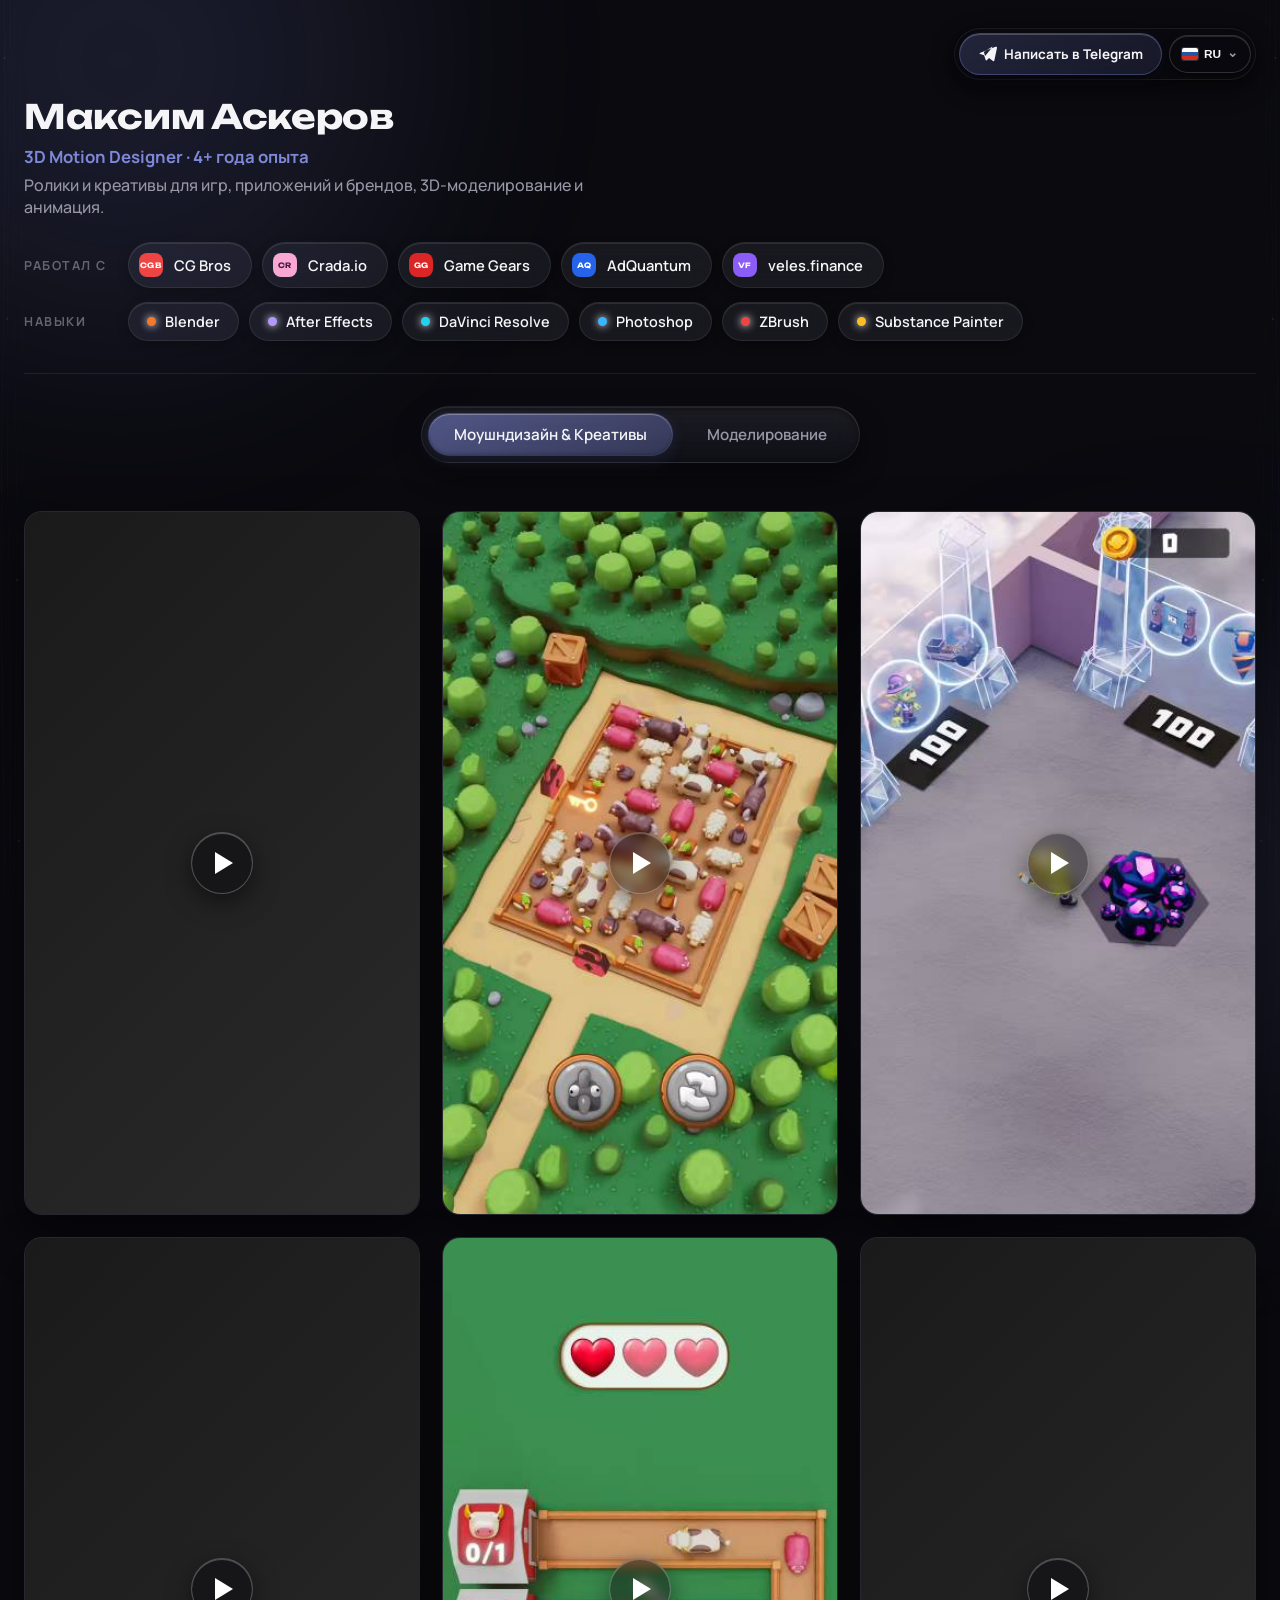
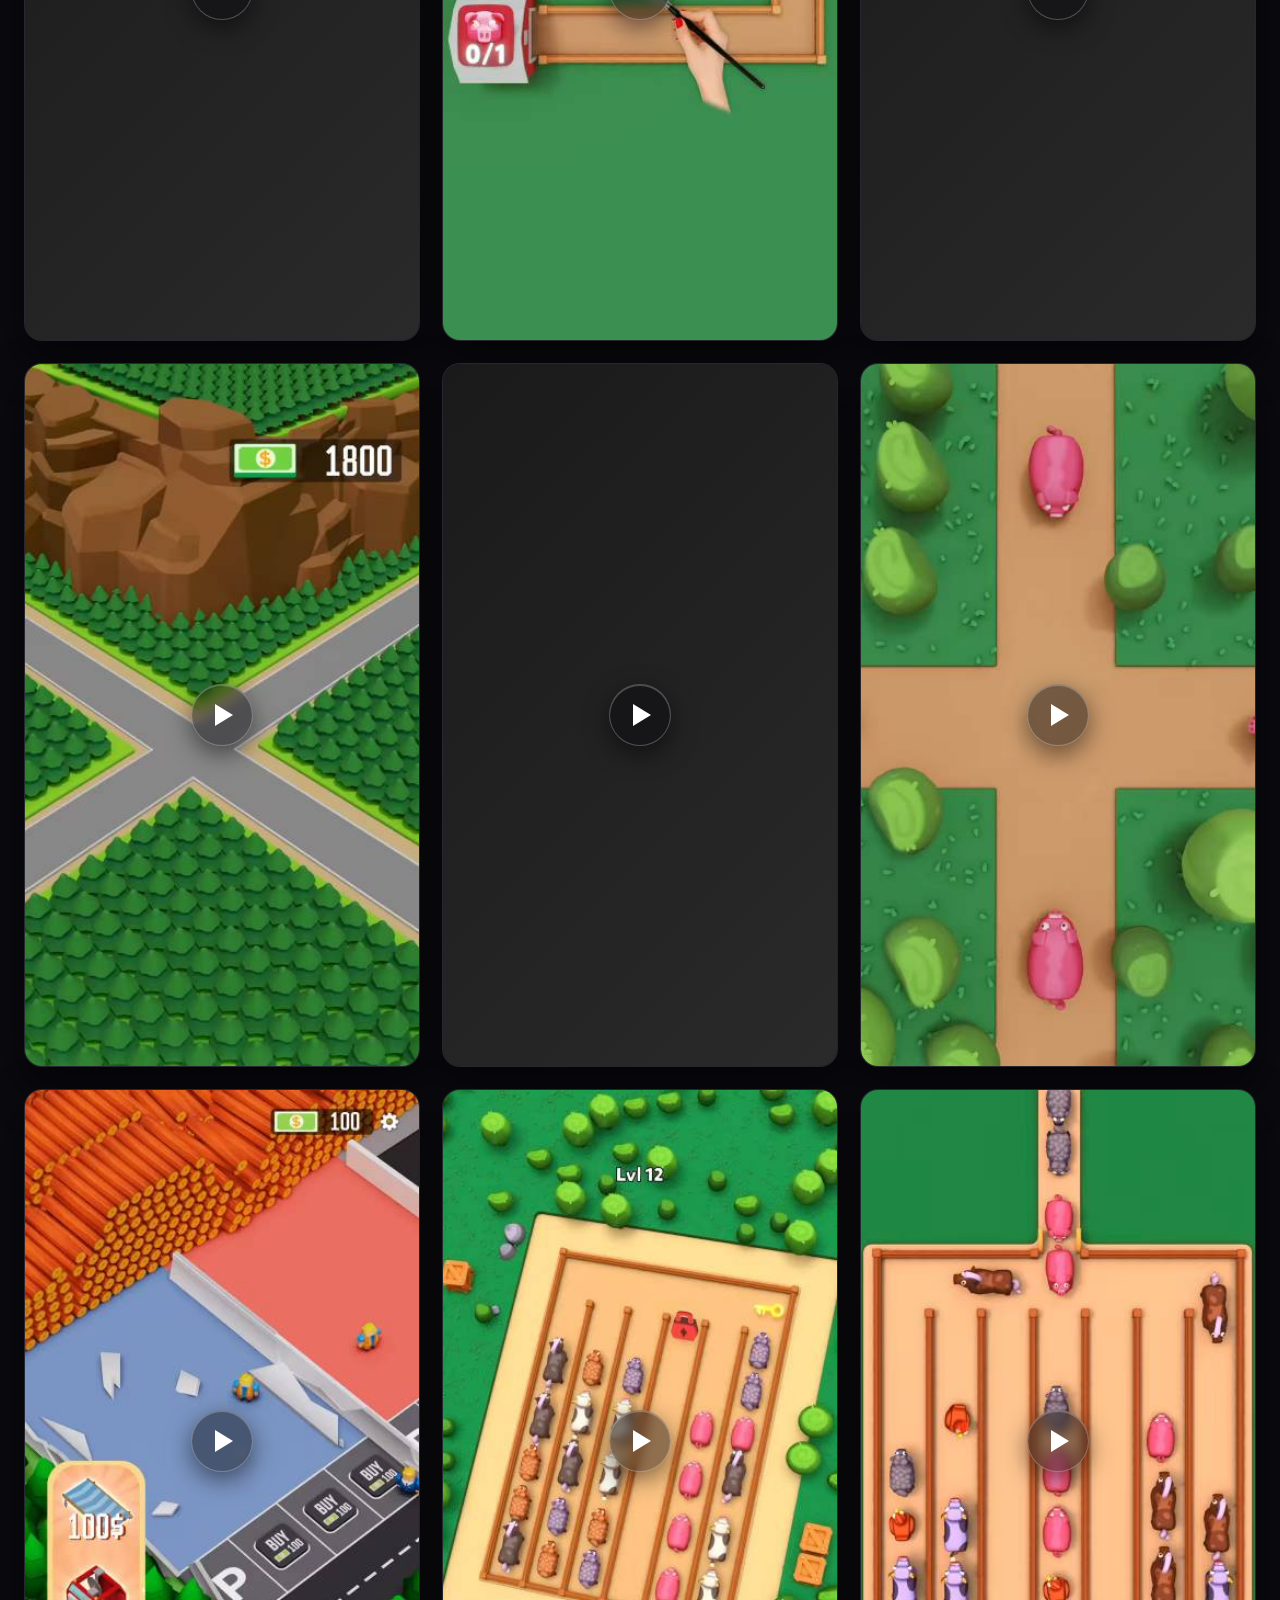
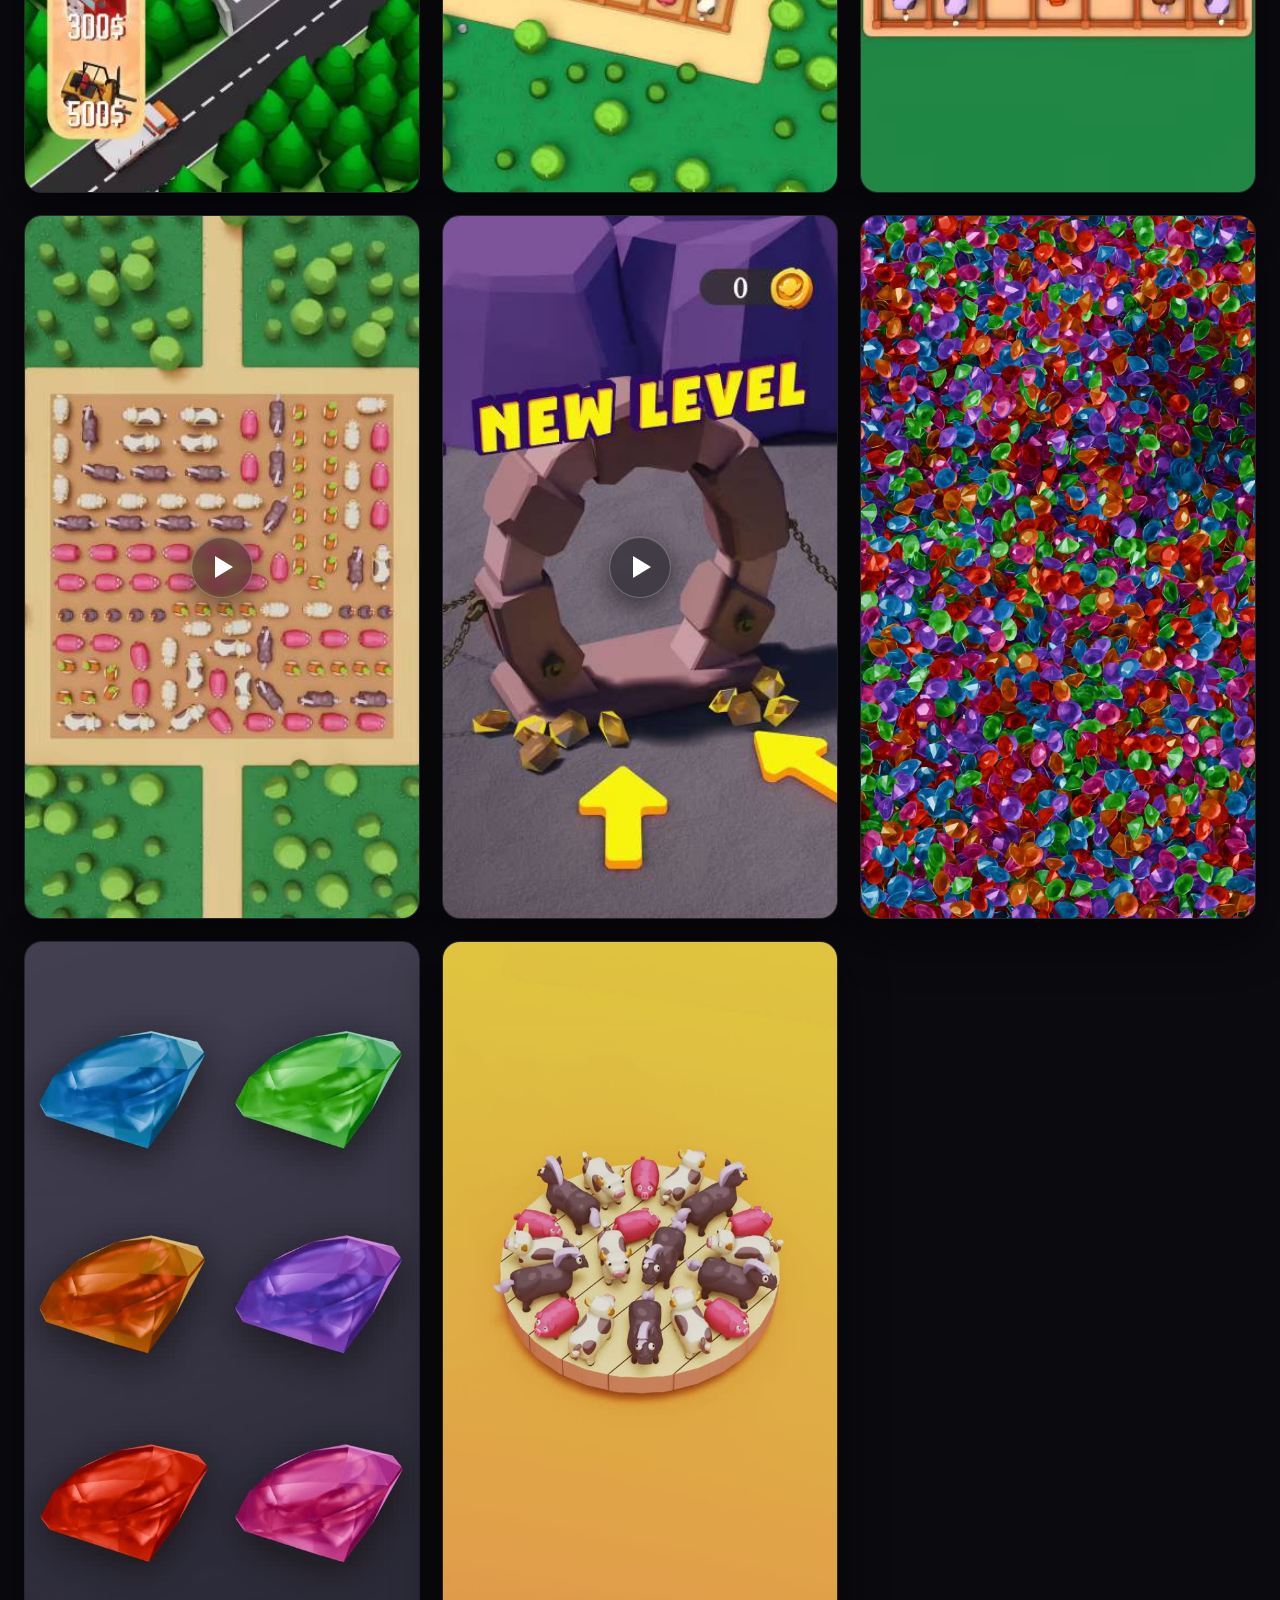
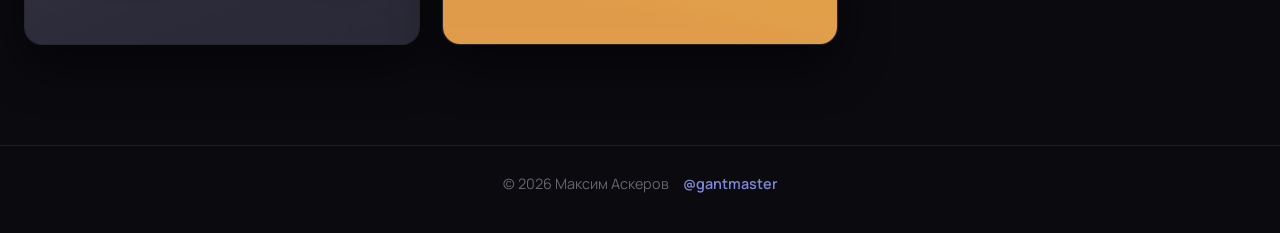
==== commit af7a4f96: "feat: connect portfolio to Firebase" ====
--- a/index.html
+++ b/index.html
@@ -4,7 +4,7 @@
     <meta charset="UTF-8">
     <meta name="viewport" content="width=device-width, initial-scale=1.0">
     <title data-i18n="pageTitle">Портфолио — Максим Аскеров</title>
-    <link rel="icon" type="image/x-icon" href="favicon.ico">
+    <link rel="icon" type="image/x-icon" href="assets/images/favicon.ico">
     <link rel="preconnect" href="https://fonts.googleapis.com">
     <link rel="preconnect" href="https://fonts.gstatic.com" crossorigin>
     <link href="https://fonts.googleapis.com/css2?family=Manrope:wght@400;500;600;700;800&family=Unbounded:wght@600;700;800&display=swap" rel="stylesheet">
@@ -51,6 +51,7 @@
                     <button class="mobile-language-button" type="button" data-lang="ru">RU</button>
                     <button class="mobile-language-button" type="button" data-lang="en">EN</button>
                 </div>
+                <div id="custom-links" class="custom-links" aria-label="Additional contact links"></div>
             </div>
         </div>
     </header>
@@ -113,5 +114,6 @@
     </div>
 
     <script src="script.js"></script>
+    <script type="module" src="portfolio-public.js"></script>
 </body>
 </html>
--- a/style.css
+++ b/style.css
@@ -1035,3 +1035,53 @@
         max-height: 95%;
     }
 }
+.company-chip-logo img {
+    width: 100%;
+    height: 100%;
+    object-fit: contain;
+    border-radius: inherit;
+}
+
+.skill-dot img {
+    width: 100%;
+    height: 100%;
+    object-fit: contain;
+    border-radius: inherit;
+}
+
+.contact-btn[hidden] {
+    display: none;
+}
+
+.custom-contact-btn img {
+    width: 18px;
+    height: 18px;
+    object-fit: contain;
+    margin-right: 7px;
+    vertical-align: middle;
+}
+
+.custom-link-mark {
+    display: inline-flex;
+    width: 18px;
+    height: 18px;
+    align-items: center;
+    justify-content: center;
+    margin-right: 7px;
+    font-weight: 800;
+}
+
+@media (max-width: 640px) {
+    .custom-contact-btn .custom-link-label {
+        display: none;
+    }
+}
+
+.custom-links {
+    display: contents;
+}
+
+.custom-contact-btn {
+    text-decoration: none;
+    white-space: nowrap;
+}
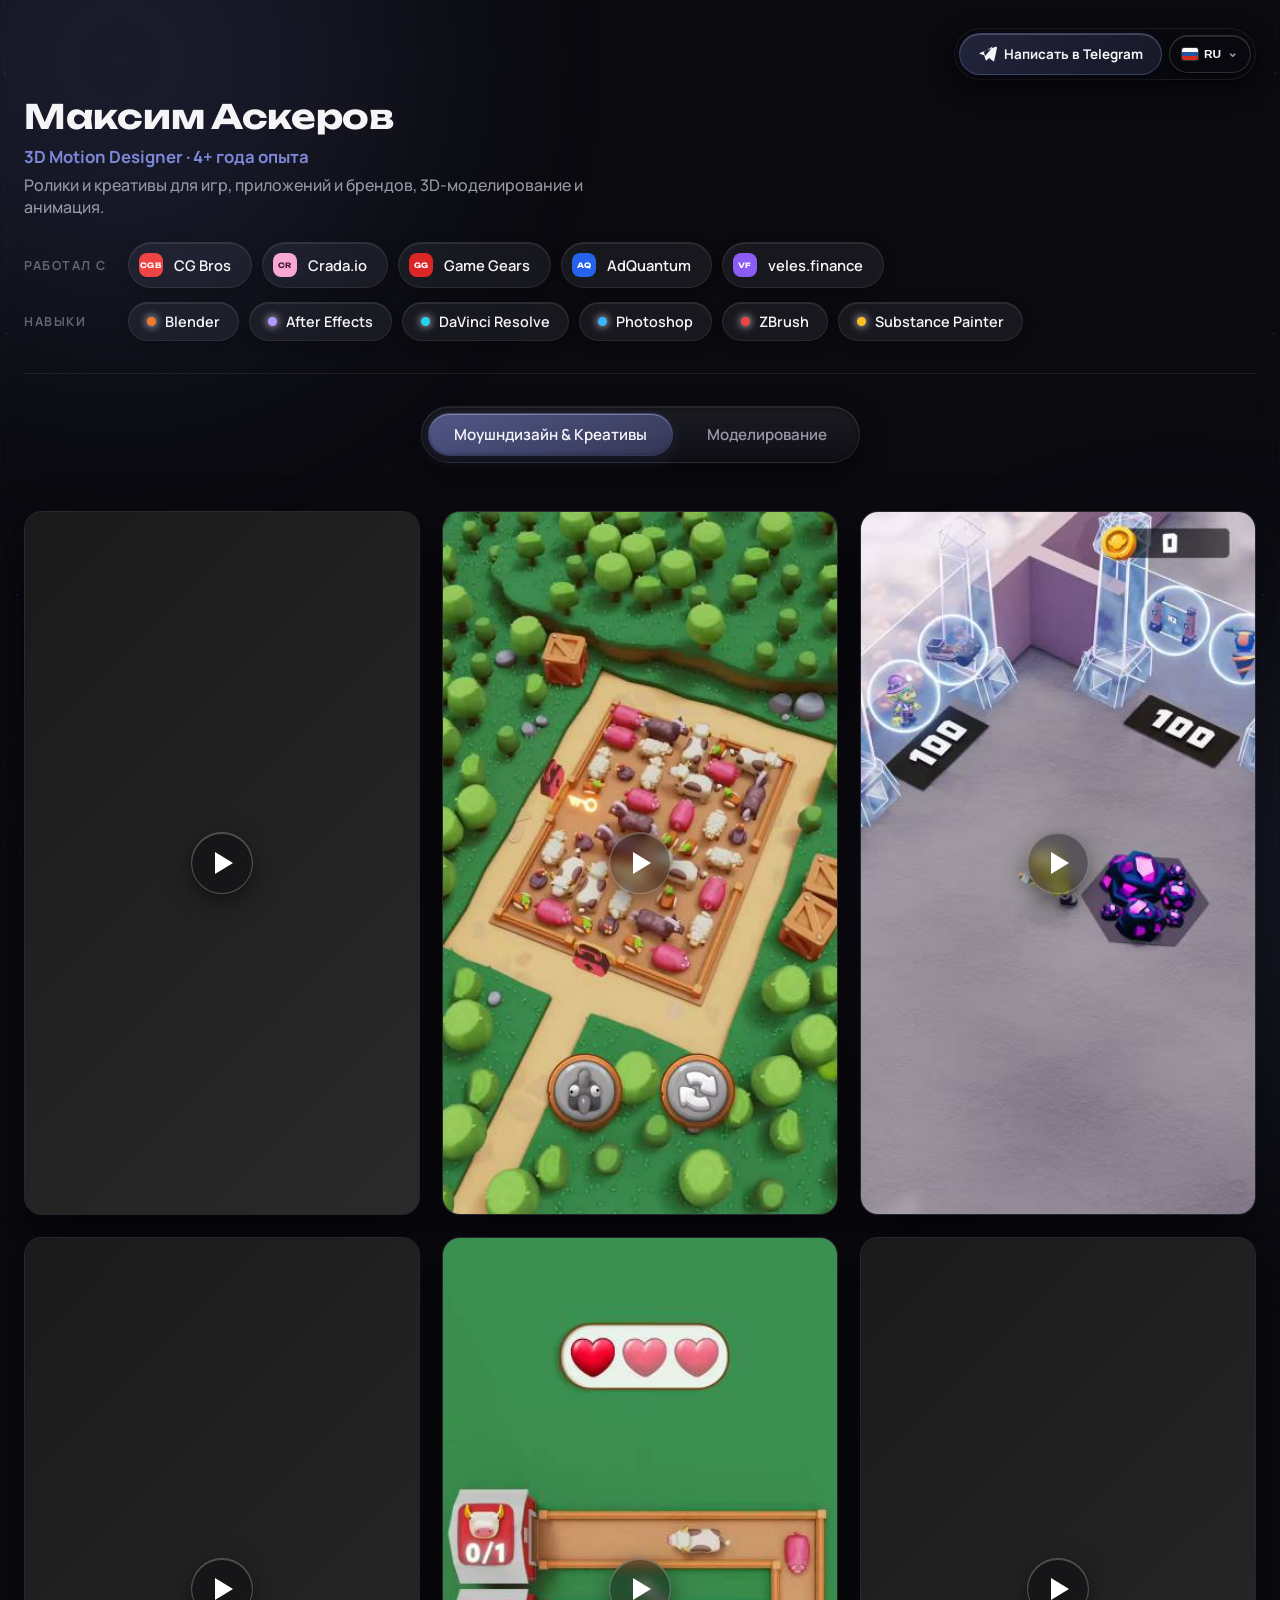
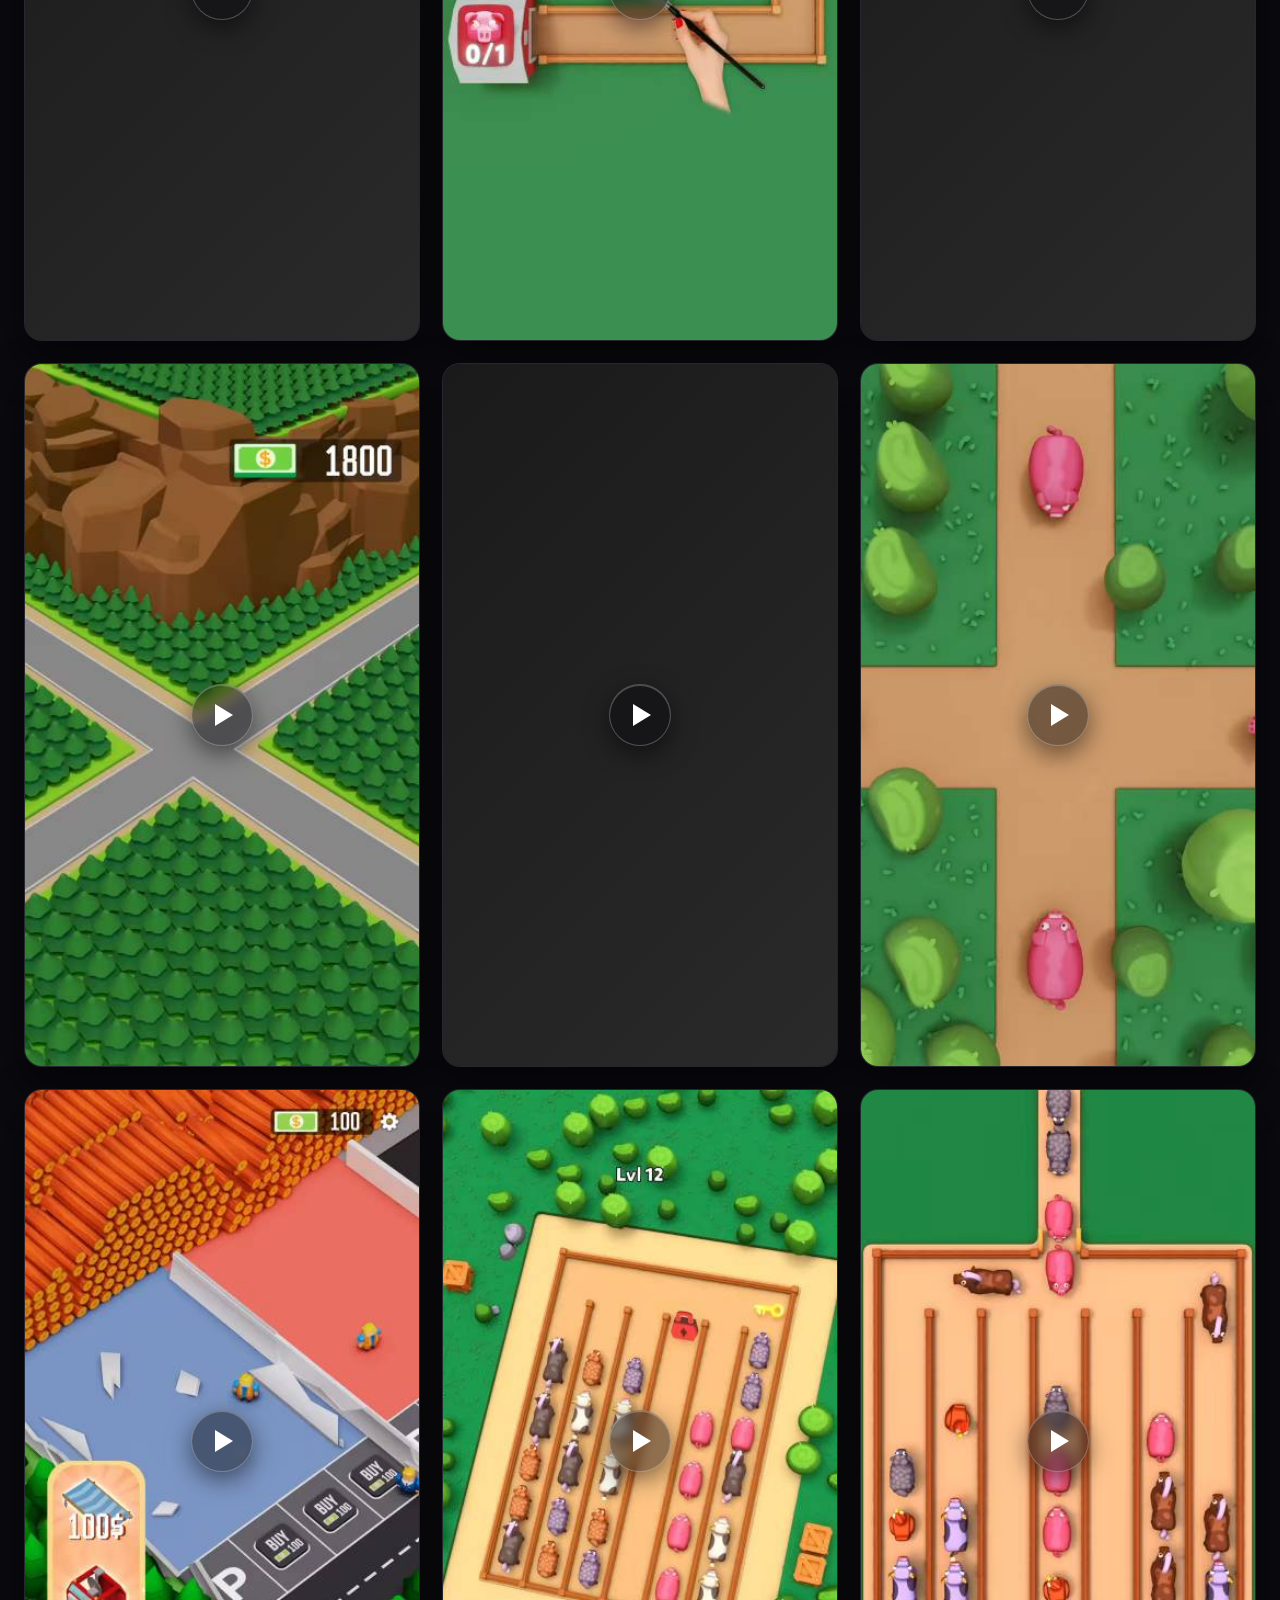
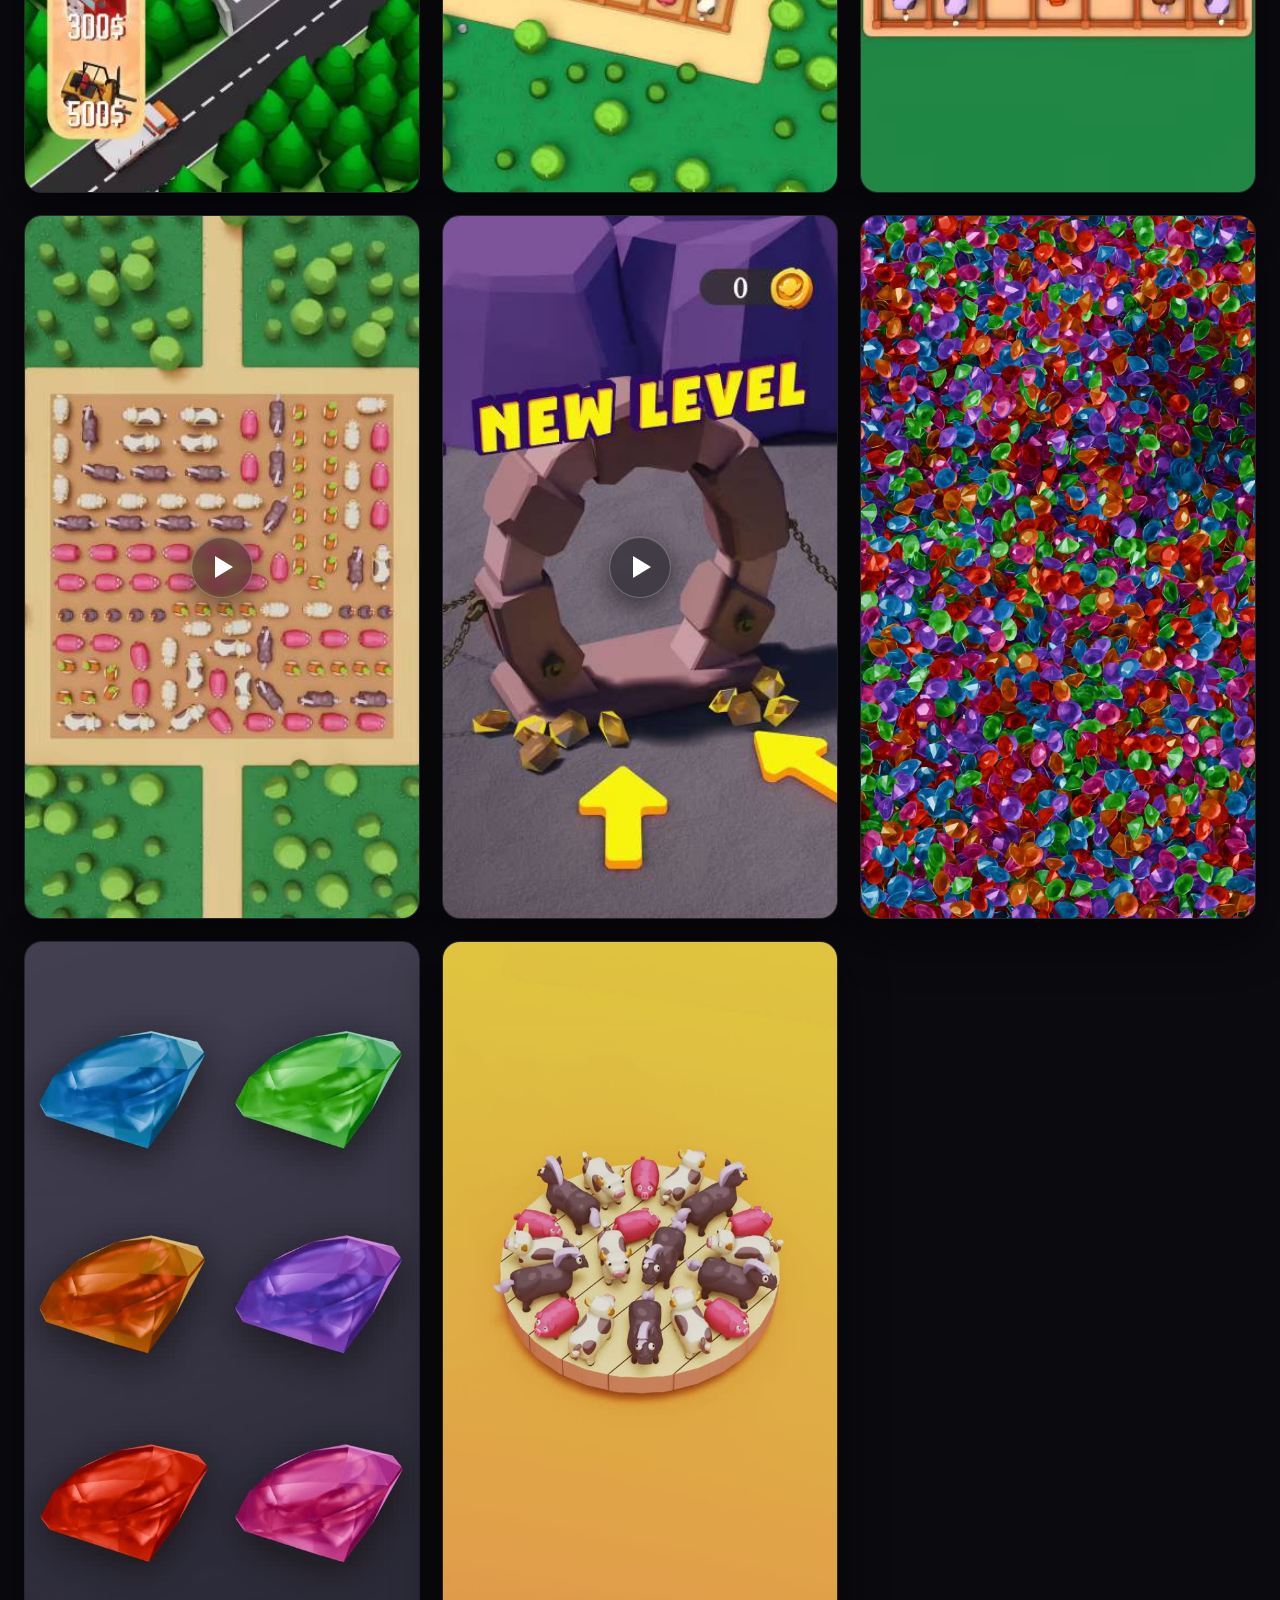
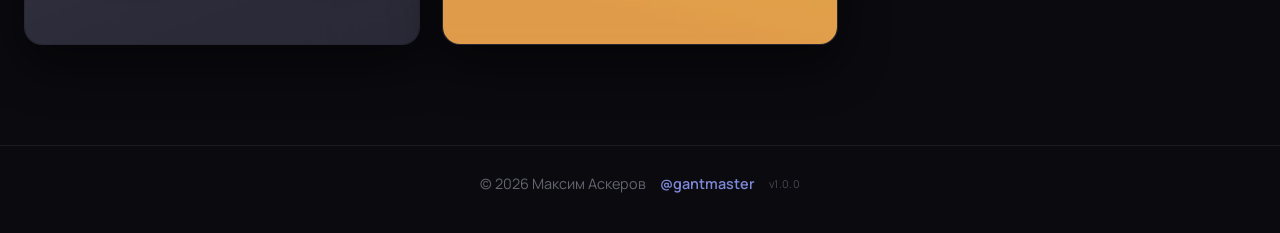
==== commit 22fb967f: "feat: show portfolio version in footer" ====
--- a/index.html
+++ b/index.html
@@ -102,6 +102,7 @@
     <footer class="site-footer">
         <p>© <span id="year"></span> <span data-i18n="name">Максим Аскеров</span></p>
         <a href="https://t.me/gantmaster" target="_blank" class="footer-link">@gantmaster</a>
+        <span class="footer-version" aria-label="Версия сайта">v1.0.0</span>
     </footer>
 
     <!-- Модальное окно для полноэкранного просмотра изображений -->
--- a/style.css
+++ b/style.css
@@ -768,6 +768,13 @@
     color: #409cff;
 }
 
+.footer-version {
+    color: var(--text-dimmer);
+    font-size: 0.75em;
+    letter-spacing: 0.04em;
+    opacity: 0.7;
+}
+
 @media (max-width: 1024px) {
     .video-grid {
         grid-template-columns: repeat(2, 1fr);
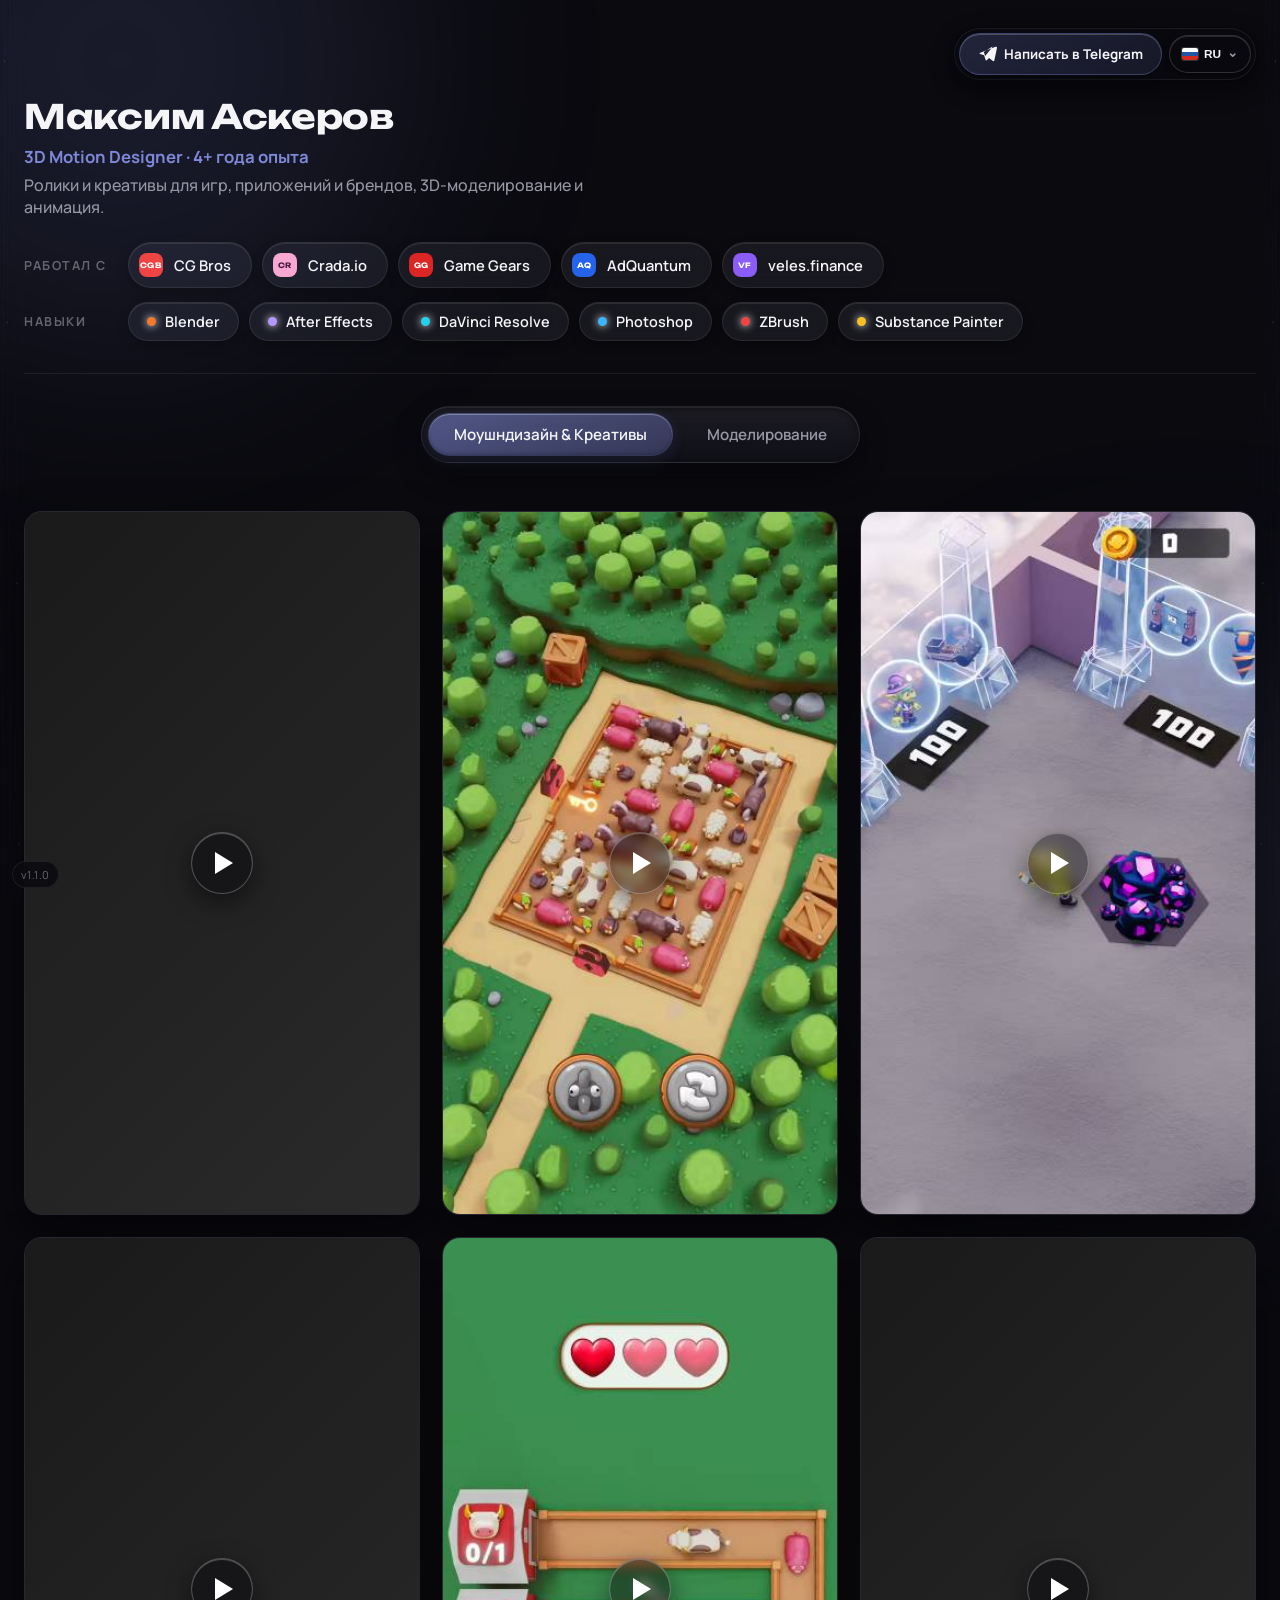
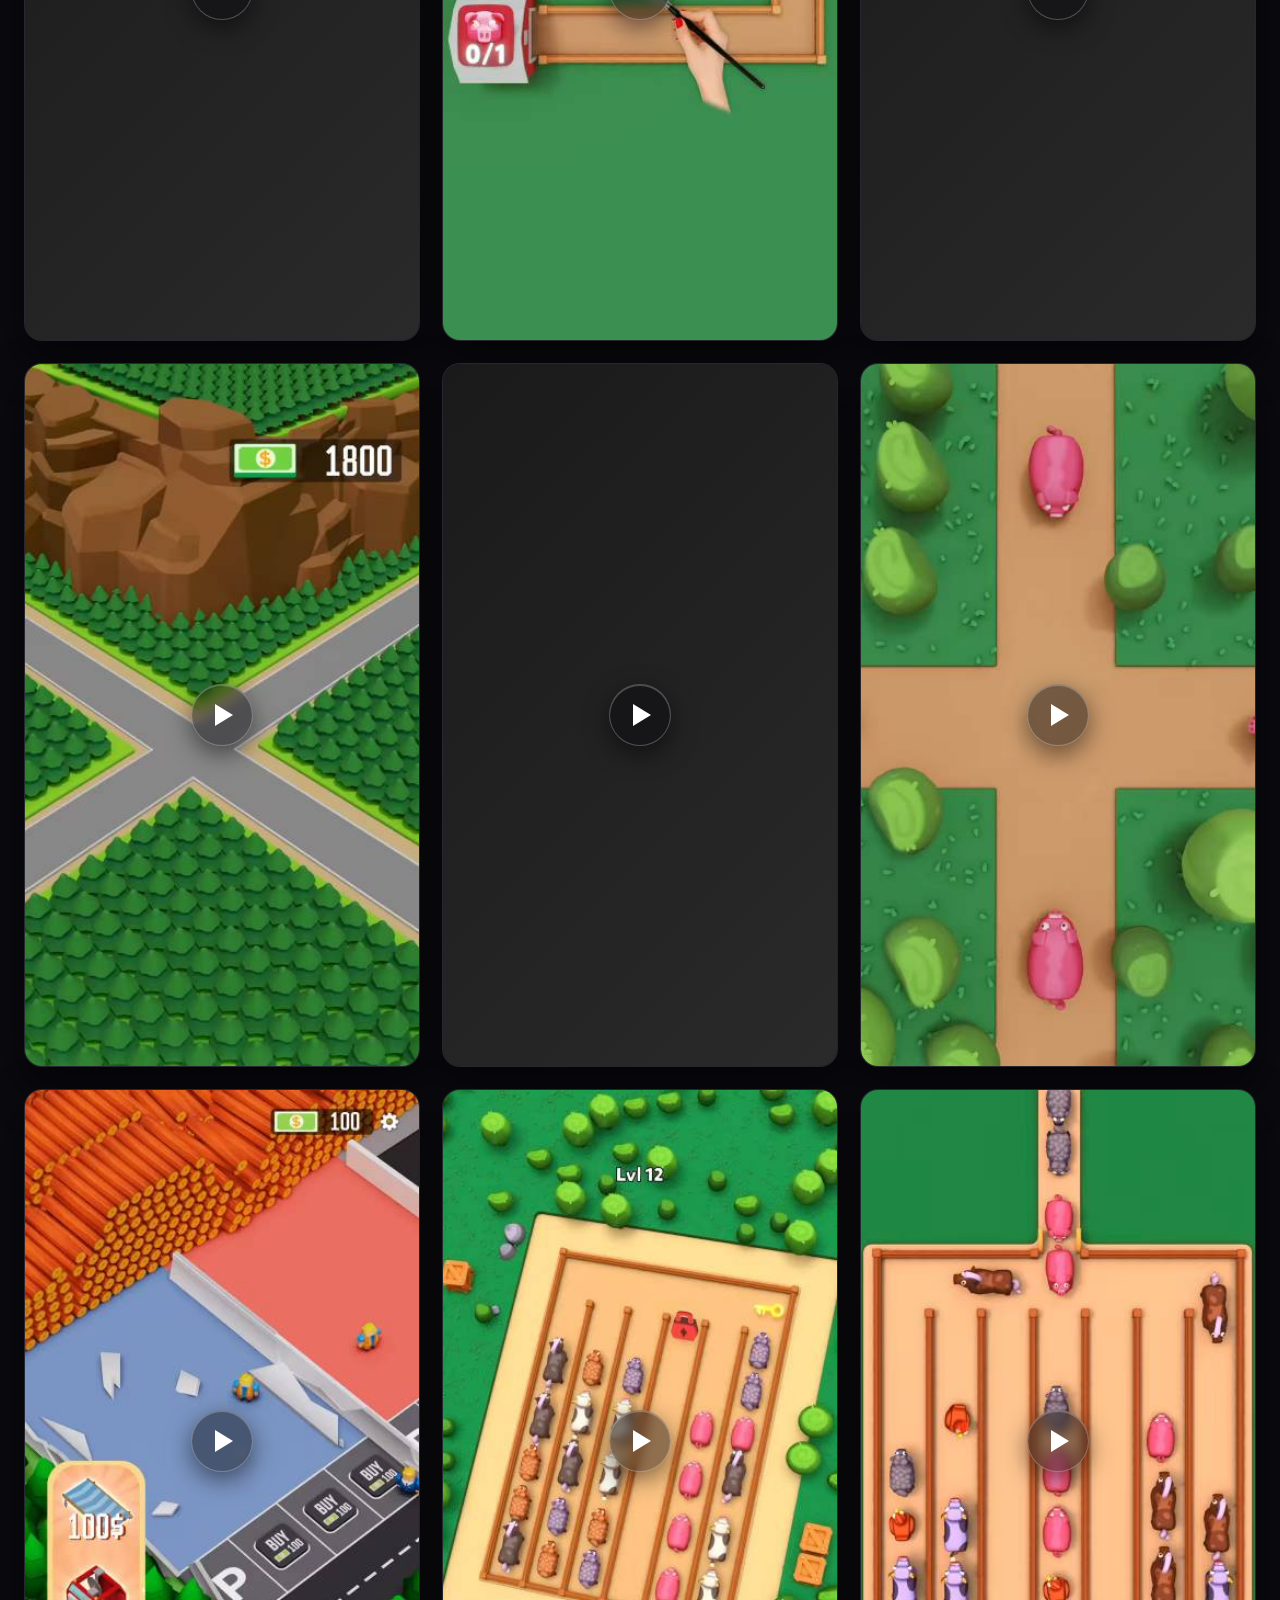
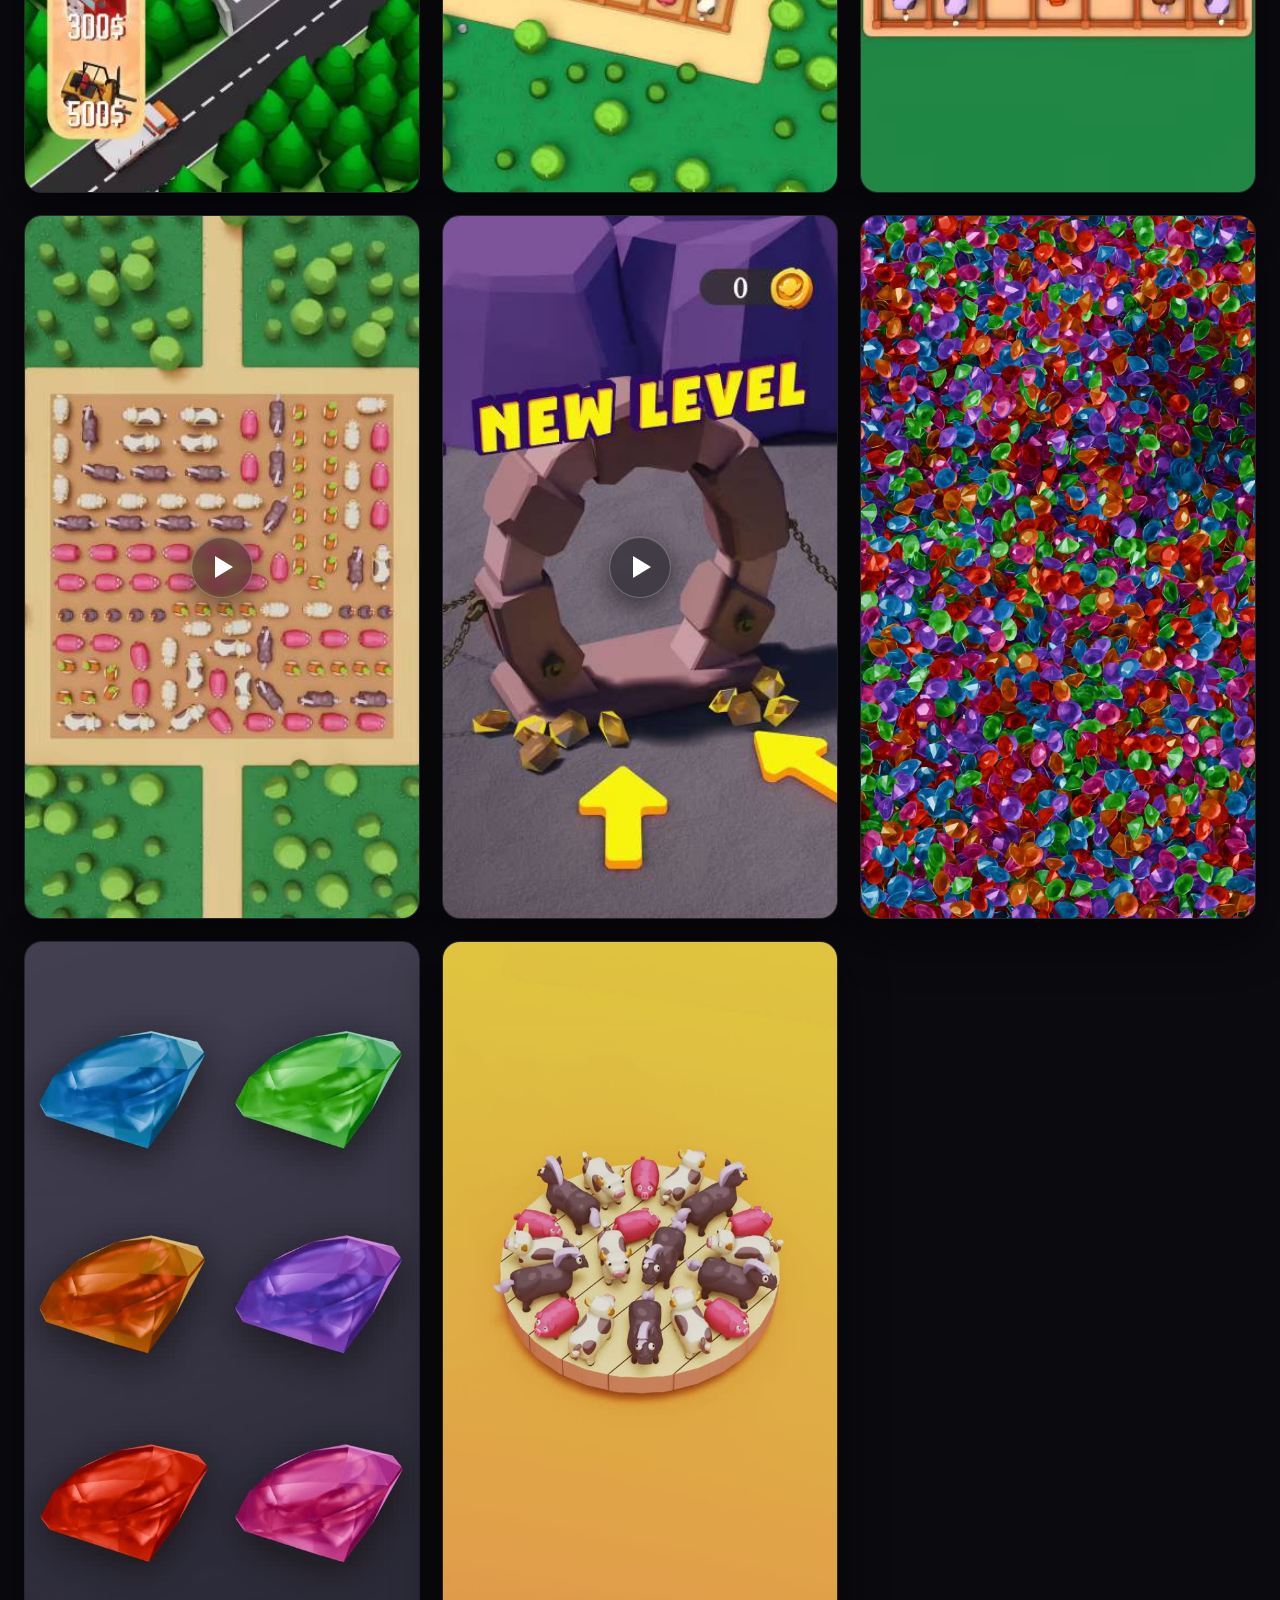
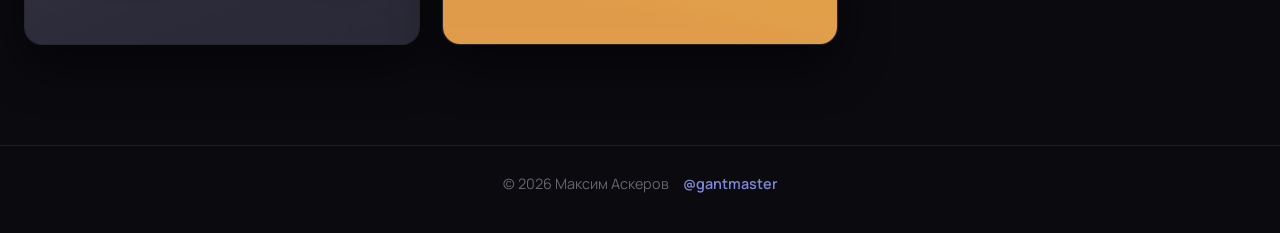
==== commit 6a0f545c: "chore: bump portfolio version to 1.1.0" ====
--- a/index.html
+++ b/index.html
@@ -102,7 +102,7 @@
     <footer class="site-footer">
         <p>© <span id="year"></span> <span data-i18n="name">Максим Аскеров</span></p>
         <a href="https://t.me/gantmaster" target="_blank" class="footer-link">@gantmaster</a>
-        <span class="footer-version" aria-label="Версия сайта">v1.0.0</span>
+        <span class="footer-version" aria-label="Версия сайта">v1.1.0</span>
     </footer>
 
     <!-- Модальное окно для полноэкранного просмотра изображений -->
--- a/style.css
+++ b/style.css
@@ -769,10 +769,20 @@
 }
 
 .footer-version {
+    position: fixed;
+    left: calc(12px + env(safe-area-inset-left, 0px));
+    bottom: calc(12px + env(safe-area-inset-bottom, 0px));
+    z-index: 50;
     color: var(--text-dimmer);
-    font-size: 0.75em;
+    font-size: 11px;
     letter-spacing: 0.04em;
-    opacity: 0.7;
+    padding: 5px 8px;
+    border: 1px solid rgba(255, 255, 255, 0.08);
+    border-radius: 999px;
+    background: rgba(10, 10, 15, 0.78);
+    backdrop-filter: blur(8px);
+    -webkit-backdrop-filter: blur(8px);
+    pointer-events: none;
 }
 
 @media (max-width: 1024px) {
@@ -1068,6 +1078,13 @@
     vertical-align: middle;
 }
 
+.custom-button-icon {
+    width: 20px;
+    height: 20px;
+    object-fit: contain;
+    flex: 0 0 auto;
+}
+
 .custom-link-mark {
     display: inline-flex;
     width: 18px;
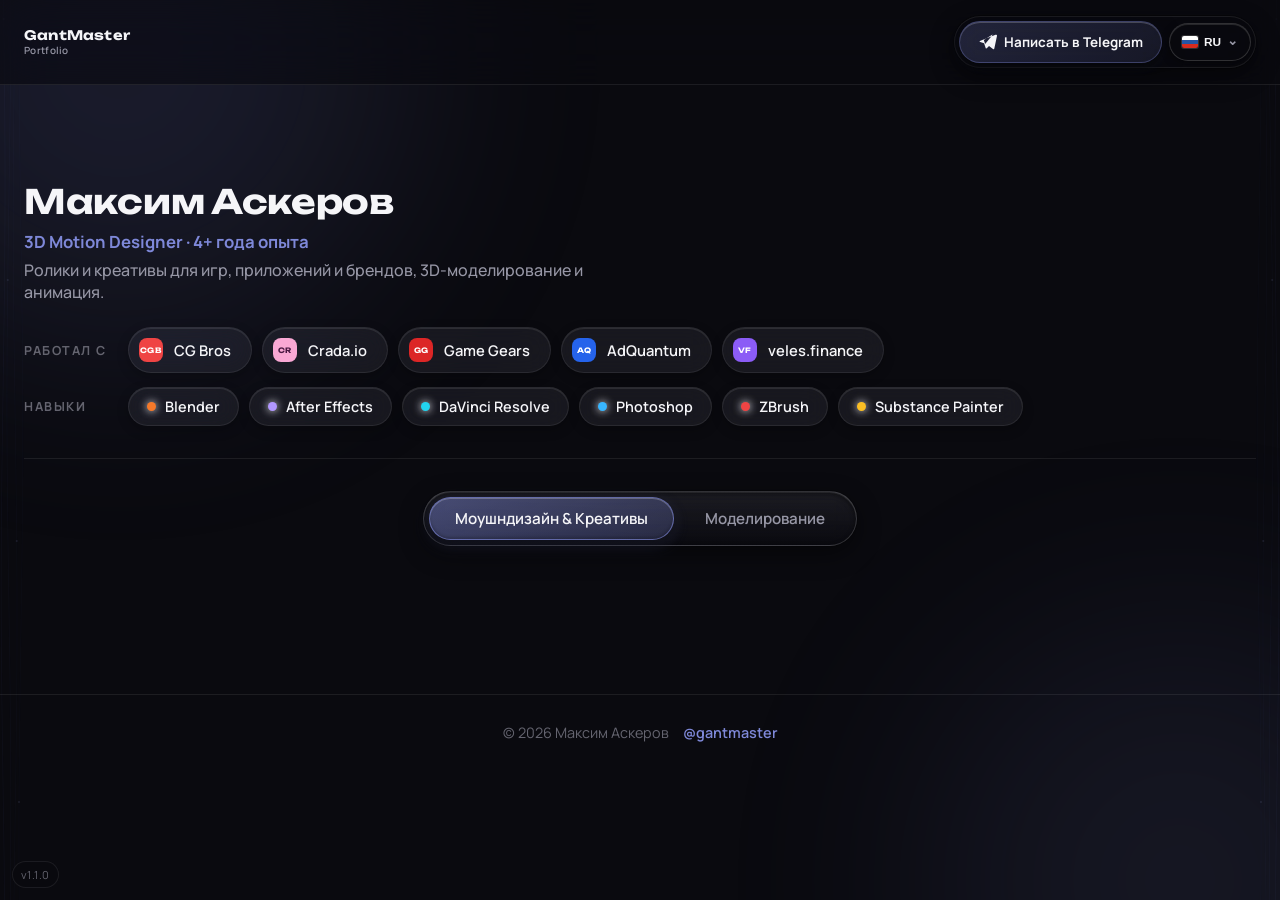
==== commit 78c37ebf: "fix: load portfolio routes and media cleanly" ====
--- a/index.html
+++ b/index.html
@@ -3,6 +3,7 @@
 <head>
     <meta charset="UTF-8">
     <meta name="viewport" content="width=device-width, initial-scale=1.0">
+    <base href="/">
     <title data-i18n="pageTitle">Портфолио — Максим Аскеров</title>
     <link rel="icon" type="image/x-icon" href="assets/images/favicon.ico">
     <link rel="preconnect" href="https://fonts.googleapis.com">
--- a/style.css
+++ b/style.css
@@ -90,33 +90,26 @@
 }
 
 .site-header {
-    position: fixed;
-    top: 28px;
-    right: 0;
-    left: 0;
-    width: 100%;
-    margin: 0;
+    position: sticky;
+    top: 0;
     z-index: 100;
-    background: transparent;
-    border: 0;
-    box-shadow: none;
-    backdrop-filter: none;
-    -webkit-backdrop-filter: none;
-    transform: translateY(0);
-    transition: transform 420ms cubic-bezier(0.16, 1, 0.3, 1);
+    background: rgba(10, 10, 15, 0.65);
+    backdrop-filter: blur(20px) saturate(160%);
+    -webkit-backdrop-filter: blur(20px) saturate(160%);
+    border-bottom: 1px solid var(--border);
 }
 
 .site-header.is-scrolled {
-    transform: translateY(0);
+    transform: none;
 }
 
 .header-inner {
-    width: min(calc(100% - 48px), 1400px);
+    max-width: 1400px;
     margin: 0 auto;
-    padding: 0;
-    display: flex;
-    align-items: center;
-    justify-content: flex-end;
+    padding: 16px 24px;
+    display: flex;
+    align-items: center;
+    justify-content: space-between;
     gap: 16px;
 }
 
@@ -128,7 +121,6 @@
     transition: color 0.25s ease;
 }
 
-.mobile-brand,
 .mobile-language-switch {
     display: none;
 }
@@ -472,16 +464,16 @@
 .tabs-menu {
     display: flex;
     justify-content: center;
-    gap: 8px;
+    gap: 5px;
     margin-bottom: 48px;
     flex-wrap: wrap;
-    background: linear-gradient(180deg, rgba(255, 255, 255, 0.075), rgba(255, 255, 255, 0.025));
+    background: linear-gradient(180deg, rgba(255, 255, 255, 0.075), rgba(10, 10, 15, 0.68));
     backdrop-filter: blur(14px) saturate(160%);
     -webkit-backdrop-filter: blur(14px) saturate(160%);
-    border: 1px solid var(--border);
-    padding: 6px;
+    border: 1px solid var(--border-strong);
+    padding: 5px;
     border-radius: 999px;
-    box-shadow: inset 0 2px 5px rgba(0, 0, 0, 0.42), inset 0 1px 0 rgba(255, 255, 255, 0.12), 0 12px 28px rgba(0, 0, 0, 0.36);
+    box-shadow: inset 0 2px 5px rgba(0, 0, 0, 0.48), inset 0 1px 0 rgba(255, 255, 255, 0.13), 0 8px 24px rgba(0, 0, 0, 0.48), 0 0 0 1px rgba(0, 0, 0, 0.28);
     width: fit-content;
     max-width: 100%;
     margin-left: auto;
@@ -489,8 +481,6 @@
 }
 
 .tab-button {
-    position: relative;
-    isolation: isolate;
     padding: 10px 25px;
     background: transparent;
     border: 1px solid transparent;
@@ -499,7 +489,7 @@
     font-size: 0.95em;
     font-weight: 600;
     cursor: pointer;
-    transition: color 0.28s ease, border-color 0.28s ease, box-shadow 0.28s ease;
+    transition: transform 0.22s ease, color 0.22s ease, border-color 0.22s ease, background 0.22s ease, box-shadow 0.22s ease;
     font-family: 'Manrope', sans-serif;
     user-select: none;
     -webkit-user-select: none;
@@ -508,33 +498,28 @@
     white-space: nowrap;
 }
 
-.tab-button::before {
-    content: "";
-    position: absolute;
-    z-index: -1;
-    inset: 0;
-    border-radius: inherit;
-    background: linear-gradient(145deg, rgba(var(--accent-rgb), 0.44), rgba(var(--accent-rgb), 0.24));
-    box-shadow: none;
-    opacity: 0;
-    transition: opacity 0.16s ease, box-shadow 0.24s ease 0.16s;
-}
-
 .tab-button:hover {
     color: var(--text);
-    background: var(--glass-hover);
+    transform: translateY(-1px);
+    border-color: rgba(var(--accent-rgb), 0.42);
+    background: linear-gradient(145deg, rgba(var(--accent-rgb), 0.18), rgba(var(--accent-rgb), 0.09));
+    box-shadow: inset 0 1px 0 rgba(255, 255, 255, 0.15), 0 4px 10px rgba(0, 0, 0, 0.42);
 }
 
 .tab-button.active {
-    background: linear-gradient(145deg, rgba(var(--accent-rgb), 0.2), rgba(var(--accent-rgb), 0.11));
-    border: 1px solid rgba(var(--accent-rgb), 0.4);
+    background: linear-gradient(145deg, rgba(var(--accent-rgb), 0.46), rgba(var(--accent-rgb), 0.25));
+    border-color: rgba(var(--accent-rgb), 0.62);
     color: var(--text);
-    box-shadow: none;
-}
-
-.tab-button.active::before {
-    opacity: 1;
-    box-shadow: inset 0 1px 0 rgba(255, 255, 255, 0.28), inset 0 -2px 3px rgba(0, 0, 0, 0.16), 0 5px 12px rgba(0, 0, 0, 0.42), 0 4px 16px rgba(var(--accent-rgb), 0.24);
+    box-shadow: inset 0 1px 0 rgba(255, 255, 255, 0.24), inset 0 -2px 3px rgba(0, 0, 0, 0.2), 0 4px 10px rgba(0, 0, 0, 0.5), 0 5px 16px rgba(var(--accent-rgb), 0.2);
+}
+
+.tab-button.active:hover {
+    background: linear-gradient(145deg, rgba(var(--accent-rgb), 0.52), rgba(var(--accent-rgb), 0.3));
+    box-shadow: inset 0 1px 0 rgba(255, 255, 255, 0.28), inset 0 -2px 3px rgba(0, 0, 0, 0.2), 0 6px 13px rgba(0, 0, 0, 0.48), 0 6px 18px rgba(var(--accent-rgb), 0.24);
+}
+
+.tab-button:active {
+    transform: translateY(0) scale(0.985);
 }
 
 /* ============ VIDEO GRID ============ */
@@ -996,47 +981,19 @@
         column-count: 1;
     }
 
-    /* На мобильном стеклянная капсула превращается в подчёркнутые вкладки —
-       так яснее видно, что это интерактивная навигация, и она не "слипается" при переносе строк */
     .tabs-menu {
         justify-content: center;
-        gap: 24px;
-        background: none;
-        box-shadow: none;
-        backdrop-filter: none;
-        -webkit-backdrop-filter: none;
-        border: none;
-        border-bottom: 1px solid var(--border);
-        padding: 0;
-        border-radius: 0;
-        width: 100%;
+        gap: 4px;
+        margin-bottom: 36px;
+        padding: 4px;
+        border-radius: 999px;
     }
 
     .tab-button {
-        position: relative;
-        top: 1px;
-        padding: 4px 2px 14px;
-        background: transparent;
-        border: none;
-        border-bottom: 2px solid transparent;
-        border-radius: 0;
-        font-size: 0.92em;
+        padding: 8px 11px;
+        border-radius: 999px;
+        font-size: 0.78em;
         font-weight: 700;
-    }
-
-    .tab-button::before {
-        display: none;
-    }
-
-    .tab-button:hover {
-        background: transparent;
-    }
-
-    .tab-button.active {
-        background: transparent;
-        border: none;
-        border-bottom: 2px solid var(--accent);
-        box-shadow: none;
     }
 
     .image-modal-close {
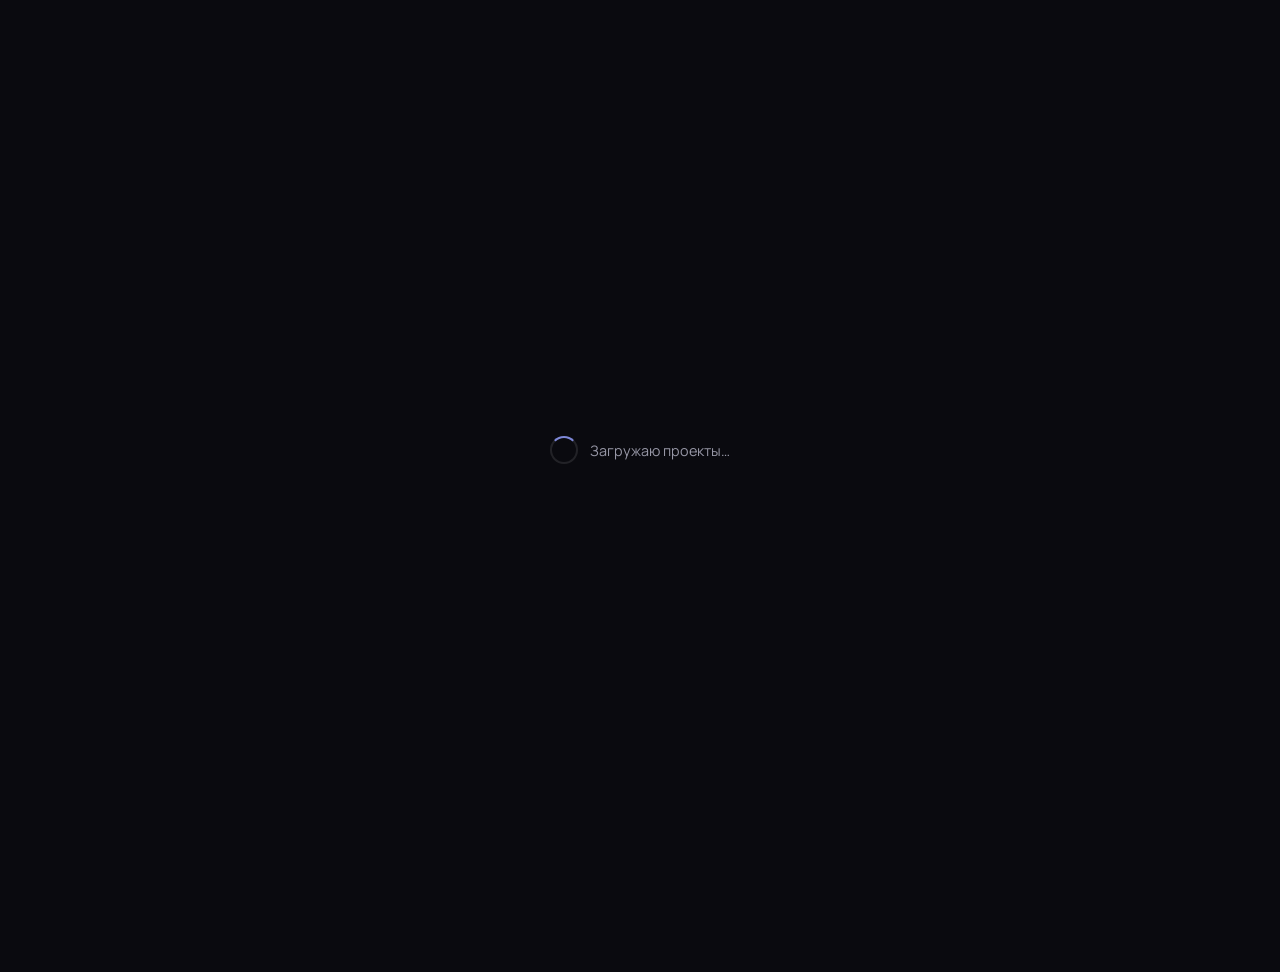
==== commit 8135ceba: "feat: add reusable portfolio engine template" ====
--- a/index.html
+++ b/index.html
@@ -1,5 +1,5 @@
 <!DOCTYPE html>
-<html lang="ru">
+<html lang="ru" class="portfolio-data-loading">
 <head>
     <meta charset="UTF-8">
     <meta name="viewport" content="width=device-width, initial-scale=1.0">
@@ -12,6 +12,11 @@
     <link rel="stylesheet" href="style.css">
 </head>
 <body oncontextmenu="return false;" onselectstart="return false;" ondragstart="return false;">
+
+    <div class="portfolio-page-loader" id="portfolioPageLoader" role="status" aria-live="polite">
+        <span class="media-loader-spinner" aria-hidden="true"></span>
+        <span data-i18n="loadingProjects">Загружаю портфолио…</span>
+    </div>
 
     <div class="bg-glow bg-glow-1"></div>
     <div class="bg-glow bg-glow-2"></div>
@@ -57,7 +62,7 @@
         </div>
     </header>
 
-    <main class="container">
+    <main class="container" aria-busy="true">
 
         <section class="intro">
             <h1 class="intro-name" data-i18n="name">Максим Аскеров</h1>
@@ -94,8 +99,11 @@
             <a href="#modeling" class="tab-button" data-tab="modeling" data-i18n="modeling">Моделирование</a>
         </nav>
 
-        <div class="video-grid" id="videoGrid">
-            <!-- Видео будут добавлены автоматически через JS -->
+        <div class="video-grid" id="videoGrid" aria-busy="true">
+            <div class="portfolio-loading" role="status" aria-live="polite">
+                <span class="media-loader-spinner" aria-hidden="true"></span>
+                <span data-i18n="loadingProjects">Загружаю проекты…</span>
+            </div>
         </div>
 
     </main>
--- a/style.css
+++ b/style.css
@@ -40,6 +40,33 @@
     overflow-x: hidden;
 }
 
+html.portfolio-data-loading body > :not(#portfolioPageLoader) {
+    visibility: hidden;
+}
+
+.portfolio-page-loader {
+    position: fixed;
+    inset: 0;
+    z-index: 1000;
+    display: flex;
+    align-items: center;
+    justify-content: center;
+    gap: 12px;
+    background: var(--bg);
+    color: var(--text-dim);
+    font-size: 0.9em;
+}
+
+.portfolio-page-loader[hidden] {
+    display: none;
+}
+
+.portfolio-page-loader .media-loader-spinner {
+    width: 28px;
+    height: 28px;
+    border-width: 2px;
+}
+
 /* Декоративные градиентные пятна фона */
 .bg-glow {
     position: fixed;
@@ -152,7 +179,7 @@
     border: 1px solid var(--border);
     border-radius: 999px;
     background: rgba(10, 10, 15, 0.62);
-    box-shadow: 0 8px 24px rgba(0, 0, 0, 0.48), 0 0 0 1px rgba(0, 0, 0, 0.28);
+    box-shadow: 0 4px 12px rgba(0, 0, 0, 0.24), 0 0 0 1px rgba(0, 0, 0, 0.16);
     backdrop-filter: blur(18px) saturate(150%);
     -webkit-backdrop-filter: blur(18px) saturate(150%);
 }
@@ -295,7 +322,7 @@
     text-decoration: none;
     border-radius: 999px;
     white-space: nowrap;
-    box-shadow: inset 0 1px 0 rgba(255, 255, 255, 0.2), 0 3px 8px rgba(0, 0, 0, 0.6), 0 8px 22px rgba(0, 0, 0, 0.42), 0 4px 16px rgba(var(--accent-rgb), 0.12);
+    box-shadow: inset 0 1px 0 rgba(255, 255, 255, 0.16), 0 2px 5px rgba(0, 0, 0, 0.28), 0 4px 10px rgba(0, 0, 0, 0.18), 0 2px 10px rgba(var(--accent-rgb), 0.06);
     transition: transform 0.25s ease, box-shadow 0.25s ease, background 0.25s ease, border-color 0.25s ease;
 }
 
@@ -309,7 +336,7 @@
     transform: translateY(-2px);
     background: linear-gradient(135deg, rgba(var(--accent-rgb), 0.3), rgba(var(--accent-rgb), 0.18));
     border-color: rgba(var(--accent-rgb), 0.5);
-    box-shadow: inset 0 1px 0 rgba(255, 255, 255, 0.22), 0 7px 16px rgba(0, 0, 0, 0.5), 0 6px 20px rgba(var(--accent-rgb), 0.18);
+    box-shadow: inset 0 1px 0 rgba(255, 255, 255, 0.18), 0 4px 10px rgba(0, 0, 0, 0.28), 0 4px 12px rgba(var(--accent-rgb), 0.1);
 }
 
 /* ============ CONTAINER / HERO ============ */
@@ -531,6 +558,30 @@
     width: 100%;
 }
 
+.portfolio-loading {
+    grid-column: 1 / -1;
+    min-height: 190px;
+    display: flex;
+    align-items: center;
+    justify-content: center;
+    gap: 12px;
+    color: var(--text-dim);
+    font-size: 0.9em;
+}
+
+.portfolio-loading .media-loader-spinner {
+    width: 28px;
+    height: 28px;
+    border-width: 2px;
+}
+
+@media (prefers-reduced-motion: reduce) {
+    .portfolio-loading .media-loader-spinner,
+    .portfolio-page-loader .media-loader-spinner {
+        animation: none;
+    }
+}
+
 /* Раздел "Моделирование" — водопад плиток (masonry), как в Pinterest */
 .video-grid.square-grid {
     display: block;
